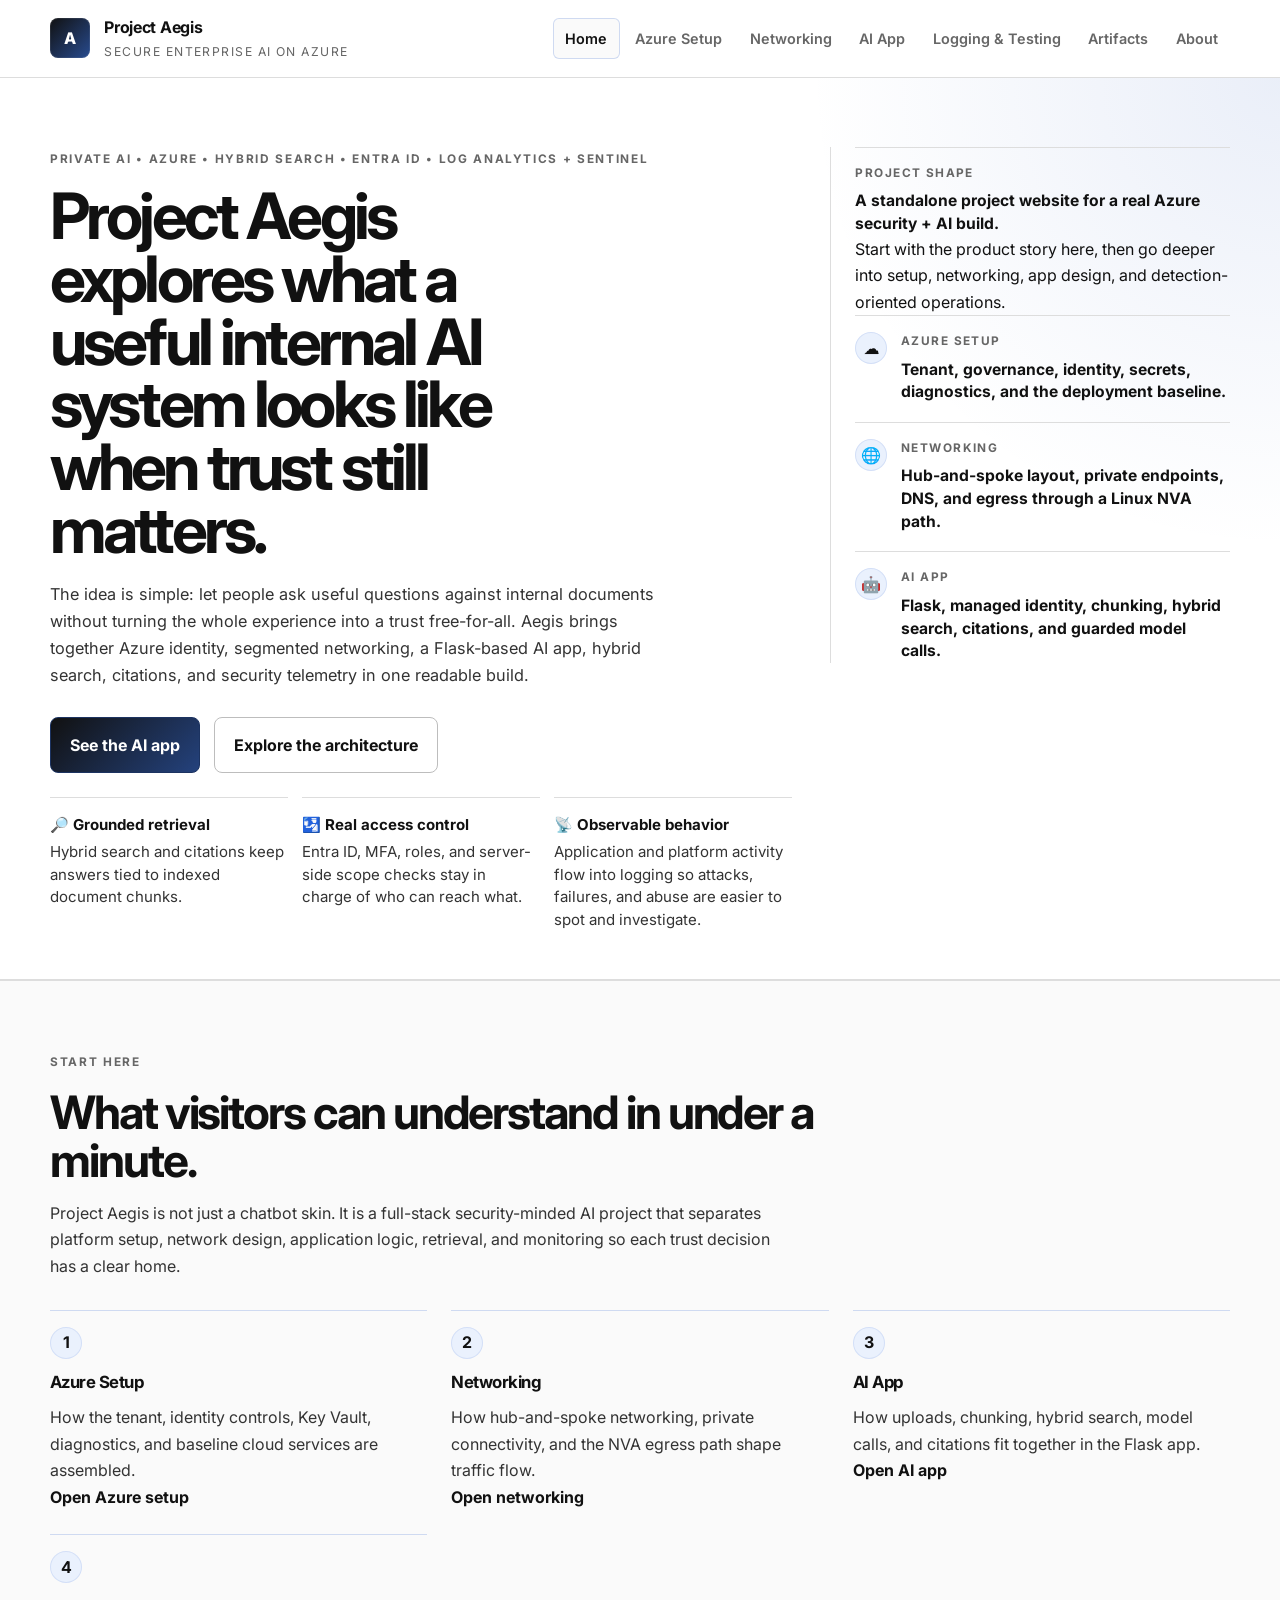
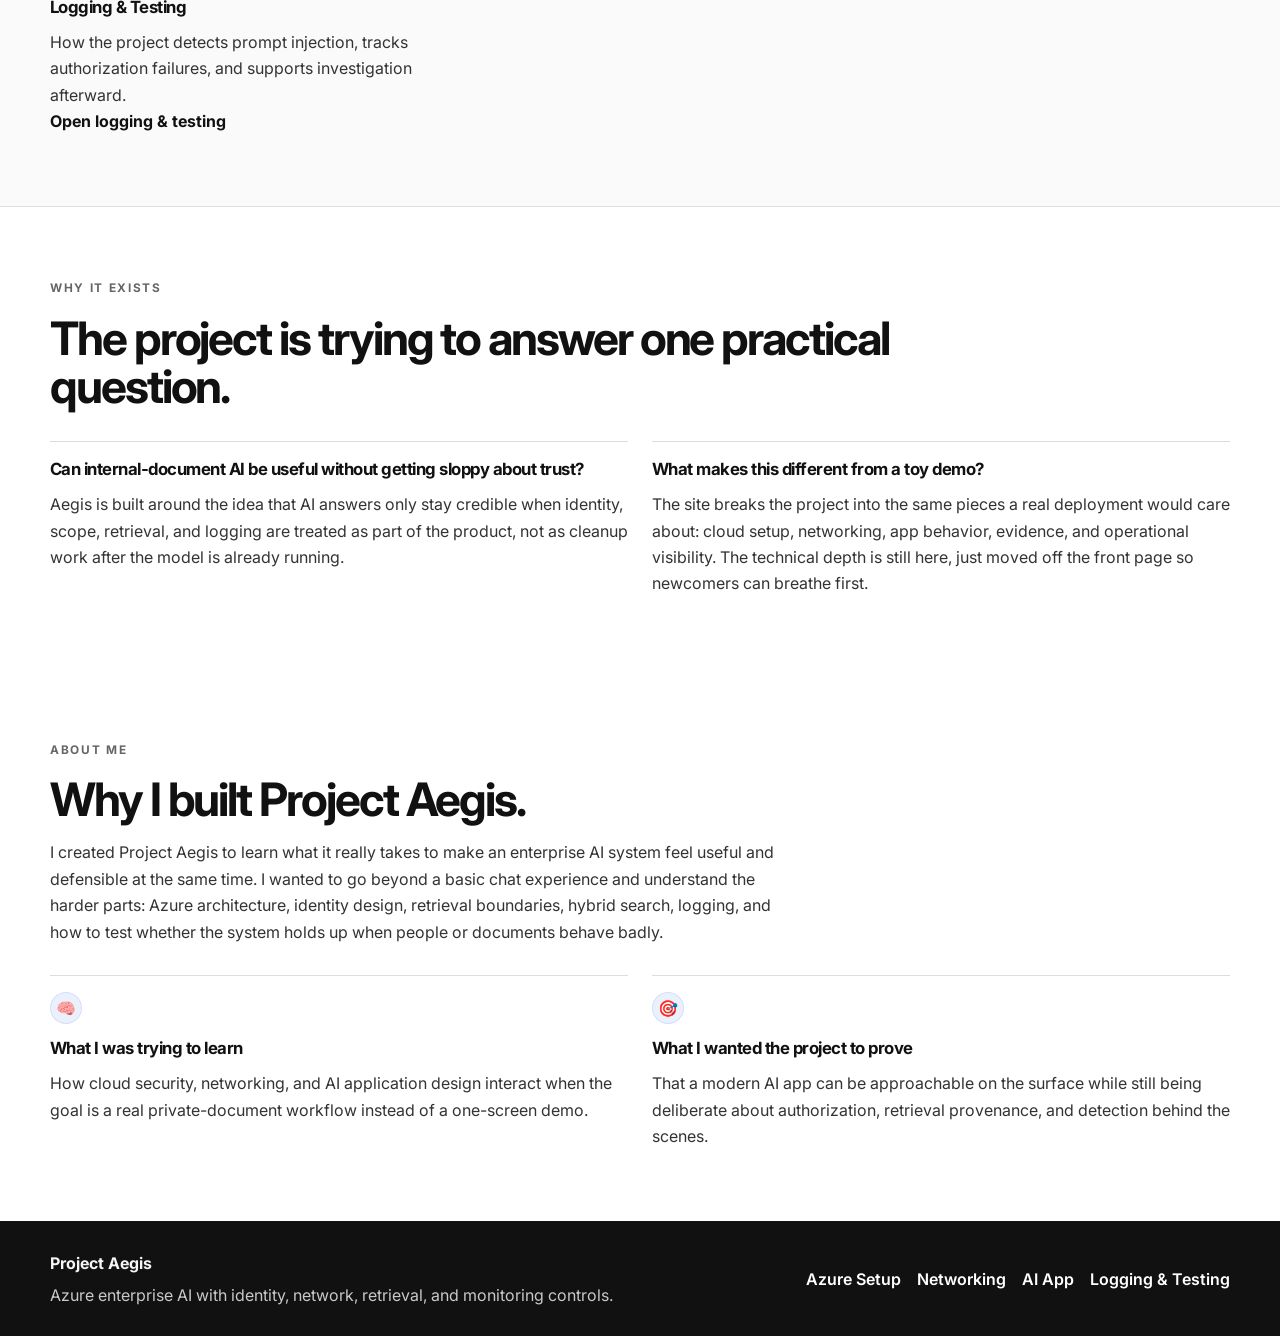
==== index.html @ 862d7fc0 "Refine Aegis site structure and project storytelling" ====
<!DOCTYPE html>
<html lang="en">
<head>
  <meta charset="UTF-8" />
  <meta name="viewport" content="width=device-width, initial-scale=1.0" />
  <title>Project Aegis | Secure Enterprise AI on Azure</title>
  <meta name="description" content="Project Aegis is a secure Azure AI project website showing the product, Azure setup, networking, hybrid search app, and logging/testing story behind the build." />
  <meta property="og:title" content="Project Aegis | Secure Enterprise AI on Azure" />
  <meta property="og:description" content="A clearer public-facing guide to Project Aegis, with product context up front and deeper implementation detail in dedicated sections." />
  <meta property="og:type" content="website" />
  <meta name="theme-color" content="#111111" />
  <link rel="preconnect" href="https://fonts.googleapis.com" />
  <link rel="preconnect" href="https://fonts.gstatic.com" crossorigin />
  <link href="https://fonts.googleapis.com/css2?family=Inter:wght@400;500;600;700;800&display=swap" rel="stylesheet" />
  <link rel="stylesheet" href="styles.css" />
</head>
<body>
  <div class="page-noise" aria-hidden="true"></div>
  <header class="site-header">
    <div class="container nav-shell">
      <a class="brand" href="index.html">
        <span class="brand-mark">A</span>
        <span>
          <strong>Project Aegis</strong>
          <small>Secure Enterprise AI on Azure</small>
        </span>
      </a>
      <nav class="site-nav" aria-label="Primary">
        <a class="is-active" href="index.html">Home</a>
        <a href="setup.html">Azure Setup</a>
        <a href="networking.html">Networking</a>
        <a href="app.html">AI App</a>
        <a href="logging.html">Logging &amp; Testing</a>
        <a href="artifacts.html">Artifacts</a>
        <a href="about.html">About</a>
      </nav>
    </div>
  </header>

  <main>
    <section class="hero hero-home">
      <div class="container hero-layout hero-layout-home">
        <div class="hero-copy-block">
          <p class="eyebrow">Private AI • Azure • Hybrid search • Entra ID • Log Analytics + Sentinel</p>
          <h1>Project Aegis explores what a useful internal AI system looks like when trust still matters.</h1>
          <p class="lead lead-compact">
            The idea is simple: let people ask useful questions against internal documents without turning the whole experience into a trust free-for-all.
            Aegis brings together Azure identity, segmented networking, a Flask-based AI app, hybrid search, citations, and security telemetry in one readable build.
          </p>

          <div class="hero-actions">
            <a class="button button-primary" href="app.html">See the AI app</a>
            <a class="button button-secondary" href="networking.html">Explore the architecture</a>
          </div>

          <ul class="hero-points hero-points-simple" aria-label="Project highlights">
            <li><span class="point-kicker">🔎 Grounded retrieval</span>Hybrid search and citations keep answers tied to indexed document chunks.</li>
            <li><span class="point-kicker">🛂 Real access control</span>Entra ID, MFA, roles, and server-side scope checks stay in charge of who can reach what.</li>
            <li><span class="point-kicker">📡 Observable behavior</span>Application and platform activity flow into logging so attacks, failures, and abuse are easier to spot and investigate.</li>
          </ul>
        </div>

        <aside class="hero-panel hero-panel-home">
          <div class="stat-card stat-card-accent hero-story-card">
            <span class="stat-label">Project shape</span>
            <strong>A standalone project website for a real Azure security + AI build.</strong>
            <p>Start with the product story here, then go deeper into setup, networking, app design, and detection-oriented operations.</p>
          </div>
          <div class="stat-grid compact-grid muted-grid">
            <div class="stat-card icon-card">
              <span class="icon-chip" aria-hidden="true">☁️</span>
              <div>
                <span class="stat-label">Azure setup</span>
                <strong>Tenant, governance, identity, secrets, diagnostics, and the deployment baseline.</strong>
              </div>
            </div>
            <div class="stat-card icon-card">
              <span class="icon-chip" aria-hidden="true">🌐</span>
              <div>
                <span class="stat-label">Networking</span>
                <strong>Hub-and-spoke layout, private endpoints, DNS, and egress through a Linux NVA path.</strong>
              </div>
            </div>
            <div class="stat-card icon-card">
              <span class="icon-chip" aria-hidden="true">🤖</span>
              <div>
                <span class="stat-label">AI app</span>
                <strong>Flask, managed identity, chunking, hybrid search, citations, and guarded model calls.</strong>
              </div>
            </div>
          </div>
        </aside>
      </div>
    </section>

    <section class="section section-subtle">
      <div class="container">
        <div class="section-heading narrow">
          <p class="eyebrow">Start here</p>
          <h2>What visitors can understand in under a minute.</h2>
          <p>
            Project Aegis is not just a chatbot skin. It is a full-stack security-minded AI project that separates platform setup, network design,
            application logic, retrieval, and monitoring so each trust decision has a clear home.
          </p>
        </div>

        <div class="quick-grid">
          <article class="feature-card icon-feature minimal-card">
            <span class="section-icon" aria-hidden="true">1</span>
            <h3>Azure Setup</h3>
            <p>How the tenant, identity controls, Key Vault, diagnostics, and baseline cloud services are assembled.</p>
            <a class="text-link" href="setup.html">Open Azure setup</a>
          </article>
          <article class="feature-card icon-feature minimal-card">
            <span class="section-icon" aria-hidden="true">2</span>
            <h3>Networking</h3>
            <p>How hub-and-spoke networking, private connectivity, and the NVA egress path shape traffic flow.</p>
            <a class="text-link" href="networking.html">Open networking</a>
          </article>
          <article class="feature-card icon-feature minimal-card">
            <span class="section-icon" aria-hidden="true">3</span>
            <h3>AI App</h3>
            <p>How uploads, chunking, hybrid search, model calls, and citations fit together in the Flask app.</p>
            <a class="text-link" href="app.html">Open AI app</a>
          </article>
          <article class="feature-card icon-feature minimal-card">
            <span class="section-icon" aria-hidden="true">4</span>
            <h3>Logging &amp; Testing</h3>
            <p>How the project detects prompt injection, tracks authorization failures, and supports investigation afterward.</p>
            <a class="text-link" href="logging.html">Open logging &amp; testing</a>
          </article>
        </div>
      </div>
    </section>

    <section class="section">
      <div class="container">
        <div class="section-heading narrow">
          <p class="eyebrow">Why it exists</p>
          <h2>The project is trying to answer one practical question.</h2>
        </div>

        <div class="feature-grid two simple-columns">
          <article class="feature-card">
            <h3>Can internal-document AI be useful without getting sloppy about trust?</h3>
            <p>
              Aegis is built around the idea that AI answers only stay credible when identity, scope, retrieval, and logging are treated as part of the product,
              not as cleanup work after the model is already running.
            </p>
          </article>
          <article class="feature-card">
            <h3>What makes this different from a toy demo?</h3>
            <p>
              The site breaks the project into the same pieces a real deployment would care about: cloud setup, networking, app behavior, evidence, and
              operational visibility. The technical depth is still here, just moved off the front page so newcomers can breathe first.
            </p>
          </article>
        </div>
      </div>
    </section>

    <section class="section">
      <div class="container">
        <div class="section-heading narrow">
          <p class="eyebrow">About me</p>
          <h2>Why I built Project Aegis.</h2>
          <p>
            I created Project Aegis to learn what it really takes to make an enterprise AI system feel useful and defensible at the same time.
            I wanted to go beyond a basic chat experience and understand the harder parts: Azure architecture, identity design, retrieval boundaries,
            hybrid search, logging, and how to test whether the system holds up when people or documents behave badly.
          </p>
        </div>

        <div class="feature-grid two simple-columns">
          <article class="feature-card icon-feature">
            <span class="section-icon" aria-hidden="true">🧠</span>
            <h3>What I was trying to learn</h3>
            <p>How cloud security, networking, and AI application design interact when the goal is a real private-document workflow instead of a one-screen demo.</p>
          </article>
          <article class="feature-card icon-feature">
            <span class="section-icon" aria-hidden="true">🎯</span>
            <h3>What I wanted the project to prove</h3>
            <p>That a modern AI app can be approachable on the surface while still being deliberate about authorization, retrieval provenance, and detection behind the scenes.</p>
          </article>
        </div>
      </div>
    </section>
  </main>

  <footer class="site-footer">
    <div class="container footer-layout">
      <div>
        <strong>Project Aegis</strong>
        <p>Azure enterprise AI with identity, network, retrieval, and monitoring controls.</p>
      </div>
      <div class="footer-links">
        <a href="setup.html">Azure Setup</a>
        <a href="networking.html">Networking</a>
        <a href="app.html">AI App</a>
        <a href="logging.html">Logging &amp; Testing</a>
      </div>
    </div>
  </footer>

  <script src="script.js"></script>
</body>
</html>
---- styles.css ----
:root {
  --bg: #ffffff;
  --bg-alt: #f5f5f5;
  --bg-subtle: #fafafa;
  --surface: #ffffff;
  --surface-alt: #f7f7f7;
  --border: #dddddd;
  --border-strong: #bdbdbd;
  --text: #111111;
  --text-soft: #333333;
  --text-muted: #666666;
  --text-inverse: #f5f5f5;
  --ink: #000000;
  --accent: #1f1f1f;
  --accent-soft: #efefef;
  --critical: #7a1f1f;
  --high: #8a4f11;
  --medium: #5c5c5c;
  --shadow-soft: 0 10px 24px rgba(0, 0, 0, 0.05);
  --radius-lg: 14px;
  --radius-md: 10px;
  --radius-sm: 6px;
  --max-width: 1180px;
  --accent-tint: #eaf1fd;
  --accent-line: #5278c9;
  --accent-glow: rgba(82, 120, 201, 0.12);
}

* { box-sizing: border-box; }
html { scroll-behavior: smooth; }
body {
  margin: 0;
  font-family: "Inter", ui-sans-serif, system-ui, -apple-system, BlinkMacSystemFont, "Segoe UI", sans-serif;
  color: var(--text);
  background: var(--bg);
  line-height: 1.65;
  -webkit-font-smoothing: antialiased;
  text-rendering: optimizeLegibility;
}

a { color: inherit; text-decoration: none; }
a:hover { text-decoration: none; }
img { display: block; max-width: 100%; }
.container { width: min(var(--max-width), calc(100% - 2rem)); margin: 0 auto; }
.page-noise { display: none; }

.site-header {
  position: sticky;
  top: 0;
  z-index: 100;
  padding: 0.9rem 0;
  background: rgba(255, 255, 255, 0.94);
  backdrop-filter: blur(12px);
  border-bottom: 1px solid var(--border);
}
body.scrolled .site-header { background: rgba(255, 255, 255, 0.98); }

.nav-shell {
  display: flex;
  align-items: center;
  justify-content: space-between;
  gap: 1.5rem;
}

.brand {
  display: inline-flex;
  align-items: center;
  gap: 0.9rem;
  min-width: 0;
}
.brand strong, .brand small { display: block; }
.brand strong { font-size: 1rem; letter-spacing: -0.02em; }
.brand small {
  color: var(--text-muted);
  font-size: 0.76rem;
  margin-top: 0.1rem;
  text-transform: uppercase;
  letter-spacing: 0.12em;
}
.brand-mark {
  width: 2.5rem;
  height: 2.5rem;
  display: inline-flex;
  align-items: center;
  justify-content: center;
  border-radius: 8px;
  background: linear-gradient(135deg, #111111 0%, #284b8f 100%);
  color: white;
  font-weight: 800;
  letter-spacing: -0.05em;
  box-shadow: inset 0 0 0 1px rgba(255, 255, 255, 0.08);
}

.site-nav {
  display: flex;
  align-items: center;
  gap: 0.2rem;
  flex-wrap: wrap;
  justify-content: flex-end;
}
.site-nav a {
  color: var(--text-muted);
  font-size: 0.9rem;
  font-weight: 600;
  padding: 0.5rem 0.7rem;
  border-radius: 6px;
  border: 1px solid transparent;
  transition: color 0.2s ease, background 0.2s ease, border-color 0.2s ease;
}
.site-nav a:hover,
.site-nav a.is-active {
  color: var(--text);
  background: var(--bg-subtle);
  border-color: rgba(95, 134, 216, 0.28);
}

.section { padding: 4.5rem 0; }
.hero, .page-hero { color: var(--text); }
.hero {
  padding: 4.3rem 0 3rem;
  border-bottom: 1px solid var(--border);
}
.page-hero { padding: 3.6rem 0 1.5rem; }
.hero-home { background: radial-gradient(circle at top right, var(--accent-glow), transparent 30%); }

.hero-layout {
  display: grid;
  grid-template-columns: minmax(0, 1.3fr) minmax(290px, 0.7fr);
  gap: 2.4rem;
  align-items: start;
}
.hero-copy-block { padding-top: 0.2rem; }

.eyebrow {
  margin: 0 0 1rem;
  text-transform: uppercase;
  letter-spacing: 0.14em;
  font-size: 0.74rem;
  font-weight: 700;
  color: var(--text-muted);
}

h1, .page-title {
  margin: 0;
  font-size: clamp(2.8rem, 5vw, 4.8rem);
  line-height: 0.98;
  letter-spacing: -0.06em;
  max-width: 12ch;
}
.page-title { max-width: 14ch; }

h2 {
  margin: 0;
  font-size: clamp(2rem, 3.6vw, 3rem);
  line-height: 1.04;
  letter-spacing: -0.045em;
}

h3 {
  margin-top: 0;
  margin-bottom: 0.65rem;
  font-size: 1.05rem;
  line-height: 1.35;
  letter-spacing: -0.03em;
}

p { margin: 0; }
.lead, .page-intro {
  margin-top: 1.2rem;
  max-width: 68ch;
  font-size: 1.02rem;
  color: var(--text-soft);
}
.lead-compact { max-width: 62ch; }

.hero-actions {
  display: flex;
  gap: 0.85rem;
  flex-wrap: wrap;
  margin: 1.8rem 0 1.5rem;
}
.button {
  display: inline-flex;
  align-items: center;
  justify-content: center;
  min-height: 3.1rem;
  padding: 0.85rem 1.2rem;
  border-radius: 8px;
  font-weight: 700;
  border: 1px solid transparent;
  transition: transform 0.18s ease, background 0.18s ease, border-color 0.18s ease;
}
.button:hover { transform: translateY(-1px); }
.button-primary {
  color: #ffffff;
  background: linear-gradient(135deg, #111111 0%, #24427d 100%);
  border-color: #1c3361;
}
.button-secondary {
  color: var(--text);
  background: #ffffff;
  border-color: var(--border-strong);
}

.hero-points, .summary-list {
  list-style: none;
  padding: 0;
  margin: 1.4rem 0 0;
}
.hero-points {
  display: grid;
  grid-template-columns: repeat(3, minmax(0, 1fr));
  gap: 0.9rem;
}
.hero-points li,
.summary-list li,
.feature-card,
.panel,
.artifact-card,
.timeline-item,
.proof-card,
.risk-card,
.stat-card {
  border-top: 1px solid var(--border);
  padding-top: 1rem;
}

.feature-card, .panel, .artifact-card, .timeline-item, .stat-card {
  background: transparent;
}
.hero-points li {
  color: var(--text-soft);
  font-size: 0.94rem;
  line-height: 1.5;
}
.point-kicker {
  display: block;
  margin-bottom: 0.3rem;
  color: var(--text);
  font-weight: 700;
}

.hero-panel {
  border-left: 1px solid var(--border);
  padding-left: 1.5rem;
}
.stat-grid, .stacked-panels, .timeline { display: grid; gap: 1rem; }
.compact-grid { gap: 0.8rem; }
.stat-card strong, .proof-card strong {
  color: var(--text);
  font-size: 0.98rem;
  line-height: 1.45;
  display: block;
}
.stat-label, .artifact-type, .risk-level, .step {
  display: block;
  margin-bottom: 0.45rem;
  color: var(--text-muted);
  font-size: 0.74rem;
  text-transform: uppercase;
  letter-spacing: 0.12em;
  font-weight: 700;
}

.section-heading { margin-bottom: 1.9rem; }
.section-heading h2 + p {
  margin-top: 0.95rem;
  color: var(--text-soft);
  max-width: 74ch;
  font-size: 1rem;
}
.section-heading.narrow { max-width: 860px; }
.section-subtle, .section-alt {
  background: var(--bg-subtle);
  border-top: 1px solid var(--border);
  border-bottom: 1px solid var(--border);
}

.feature-grid, .artifact-grid, .flow-grid, .risk-grid, .proof-grid, .quick-grid, .architecture-layout {
  display: grid;
  gap: 1.5rem;
}
.feature-grid.two, .risk-grid, .simple-columns { grid-template-columns: repeat(2, minmax(0, 1fr)); }
.feature-grid.three, .flow-grid, .quick-grid { grid-template-columns: repeat(3, minmax(0, 1fr)); }
.flow-grid-four { grid-template-columns: repeat(4, minmax(0, 1fr)); }
.artifact-grid { grid-template-columns: repeat(3, minmax(0, 1fr)); }
.architecture-layout { grid-template-columns: minmax(0, 1.15fr) minmax(300px, 0.85fr); }
.artifact-card.featured { grid-column: span 2; }

.feature-card p,
.panel p,
.panel li,
.artifact-card p,
.timeline-item p,
.proof-card p,
.risk-card p,
.risk-card small,
.clean-list,
.callout-inline {
  color: var(--text-soft);
}

.icon-card {
  display: grid;
  grid-template-columns: auto 1fr;
  gap: 0.85rem;
  align-items: start;
}
.icon-chip, .section-icon, .motif {
  display: inline-flex;
  align-items: center;
  justify-content: center;
  width: 2rem;
  height: 2rem;
  border-radius: 999px;
  background: var(--accent-tint);
  box-shadow: inset 0 0 0 1px rgba(95, 134, 216, 0.16);
}
.section-icon { margin-bottom: 0.8rem; font-weight: 700; }
.minimal-card { border-top-color: rgba(95, 134, 216, 0.28); }

.clean-list { margin: 0; padding-left: 1.15rem; }
.clean-list li + li { margin-top: 0.5rem; }
.spaced-top { margin-top: 1.5rem; }
.panel-visual { border-top: 0; padding-top: 0; }
.panel-head {
  display: flex;
  align-items: center;
  justify-content: space-between;
  gap: 1rem;
  padding-bottom: 1rem;
}
.panel-head a, .text-link, .artifact-link { font-weight: 700; color: var(--text); }
.architecture-image {
  border-radius: 12px;
  border: 1px solid var(--border);
  background: #fff;
}

.summary-list { display: grid; gap: 0.8rem; }
.summary-list-rich li {
  display: grid;
  grid-template-columns: auto 1fr;
  gap: 0.75rem;
  border-top-color: rgba(95, 134, 216, 0.24);
}
.summary-symbol {
  color: var(--accent-line);
  font-weight: 800;
  font-size: 1.1rem;
  line-height: 1.4;
}

.timeline-item {
  display: grid;
  grid-template-columns: auto 1fr;
  gap: 1rem;
  align-items: start;
}
.timeline-step {
  width: 2.5rem;
  height: 2.5rem;
  border-radius: 999px;
  display: inline-flex;
  align-items: center;
  justify-content: center;
  background: #111111;
  color: white;
  font-weight: 800;
  font-size: 0.85rem;
}
.detailed-timeline { gap: 1.2rem; }
.image-placeholder {
  margin-top: 0.85rem;
  padding: 0.85rem 1rem;
  border: 1px dashed rgba(95, 134, 216, 0.45);
  color: var(--text-muted);
  background: rgba(95, 134, 216, 0.04);
}
.inline-code-card { margin-top: 0.85rem; }
.callout-inline {
  margin-top: 0.85rem;
  padding-top: 0.85rem;
  border-top: 1px solid var(--border);
}

.code-card pre + pre { margin-top: 0.85rem; }
pre {
  overflow-x: auto;
  padding: 1rem;
  border-radius: 10px;
  background: #111111;
  color: #f5f5f5;
  border: 1px solid #111111;
}
code {
  font-family: ui-monospace, SFMono-Regular, Menlo, Monaco, Consolas, monospace;
  font-size: 0.88rem;
}

.artifact-card {
  display: flex;
  flex-direction: column;
  min-height: 100%;
}
.artifact-card h3 { margin-bottom: 0.55rem; }
.artifact-card p { margin-bottom: 0.85rem; }

.reveal {
  opacity: 0;
  transform: translateY(14px);
  transition: opacity 0.5s ease var(--reveal-delay, 0ms), transform 0.5s ease var(--reveal-delay, 0ms);
}
.reveal.is-visible {
  opacity: 1;
  transform: translateY(0);
}

.site-footer {
  background: #111111;
  color: var(--text-inverse);
  border-top: 1px solid #111111;
  padding: 1.75rem 0;
}
.footer-layout {
  display: flex;
  align-items: center;
  justify-content: space-between;
  gap: 1rem;
  flex-wrap: wrap;
}
.footer-layout p { color: #c9c9c9; margin-top: 0.3rem; }
.footer-links { display: flex; gap: 1rem; flex-wrap: wrap; }
.footer-links a { color: white; font-weight: 600; }

@media (max-width: 1100px) {
  .artifact-grid,
  .quick-grid,
  .feature-grid.three,
  .flow-grid,
  .flow-grid-four,
  .hero-points {
    grid-template-columns: repeat(2, minmax(0, 1fr));
  }
}

@media (max-width: 900px) {
  .hero-layout,
  .architecture-layout,
  .feature-grid.two,
  .risk-grid,
  .artifact-grid,
  .feature-grid.three,
  .flow-grid,
  .flow-grid-four,
  .quick-grid,
  .simple-columns {
    grid-template-columns: 1fr;
  }

  .nav-shell { display: block; }
  .site-nav { margin-top: 1rem; justify-content: flex-start; }
  .hero-panel {
    border-left: 0;
    border-top: 1px solid var(--border);
    padding-left: 0;
    padding-top: 1.25rem;
  }
  .artifact-card.featured { grid-column: span 1; }
  .panel-head, .footer-layout { display: block; }
  .panel-head a, .footer-links { margin-top: 0.75rem; }
}

@media (max-width: 640px) {
  .container { width: min(var(--max-width), calc(100% - 1.2rem)); }
  .section { padding: 3.5rem 0; }
  .site-header { padding: 0.8rem 0; }
  .hero, .page-hero { padding-top: 3rem; }
  h1, .page-title { font-size: 2.55rem; max-width: none; }
  h2 { font-size: 2rem; }
  .hero-points, .hero-actions, .timeline-item, .summary-list-rich li, .icon-card { grid-template-columns: 1fr; }
  .button { width: 100%; }
  .timeline-item { gap: 0.85rem; }
  .site-nav a {
    padding-left: 0;
    padding-right: 0;
    background: transparent;
    border-color: transparent;
  }
}
.muted-grid {
  gap: 1.1rem;
}

.live-demo-card {
  margin-top: 1rem;
  padding: 1rem 1.1rem;
  border-top: 1px solid rgba(82, 120, 201, 0.32);
  background: linear-gradient(180deg, rgba(82, 120, 201, 0.04), rgba(82, 120, 201, 0.01));
}

.link-row {
  display: flex;
  flex-wrap: wrap;
  gap: 0.7rem;
  align-items: center;
  margin-top: 0.9rem;
}

.link-row .text-link {
  color: var(--accent-line);
}

.note {
  margin-top: 0.6rem;
  color: var(--text-muted);
  font-size: 0.93rem;
}
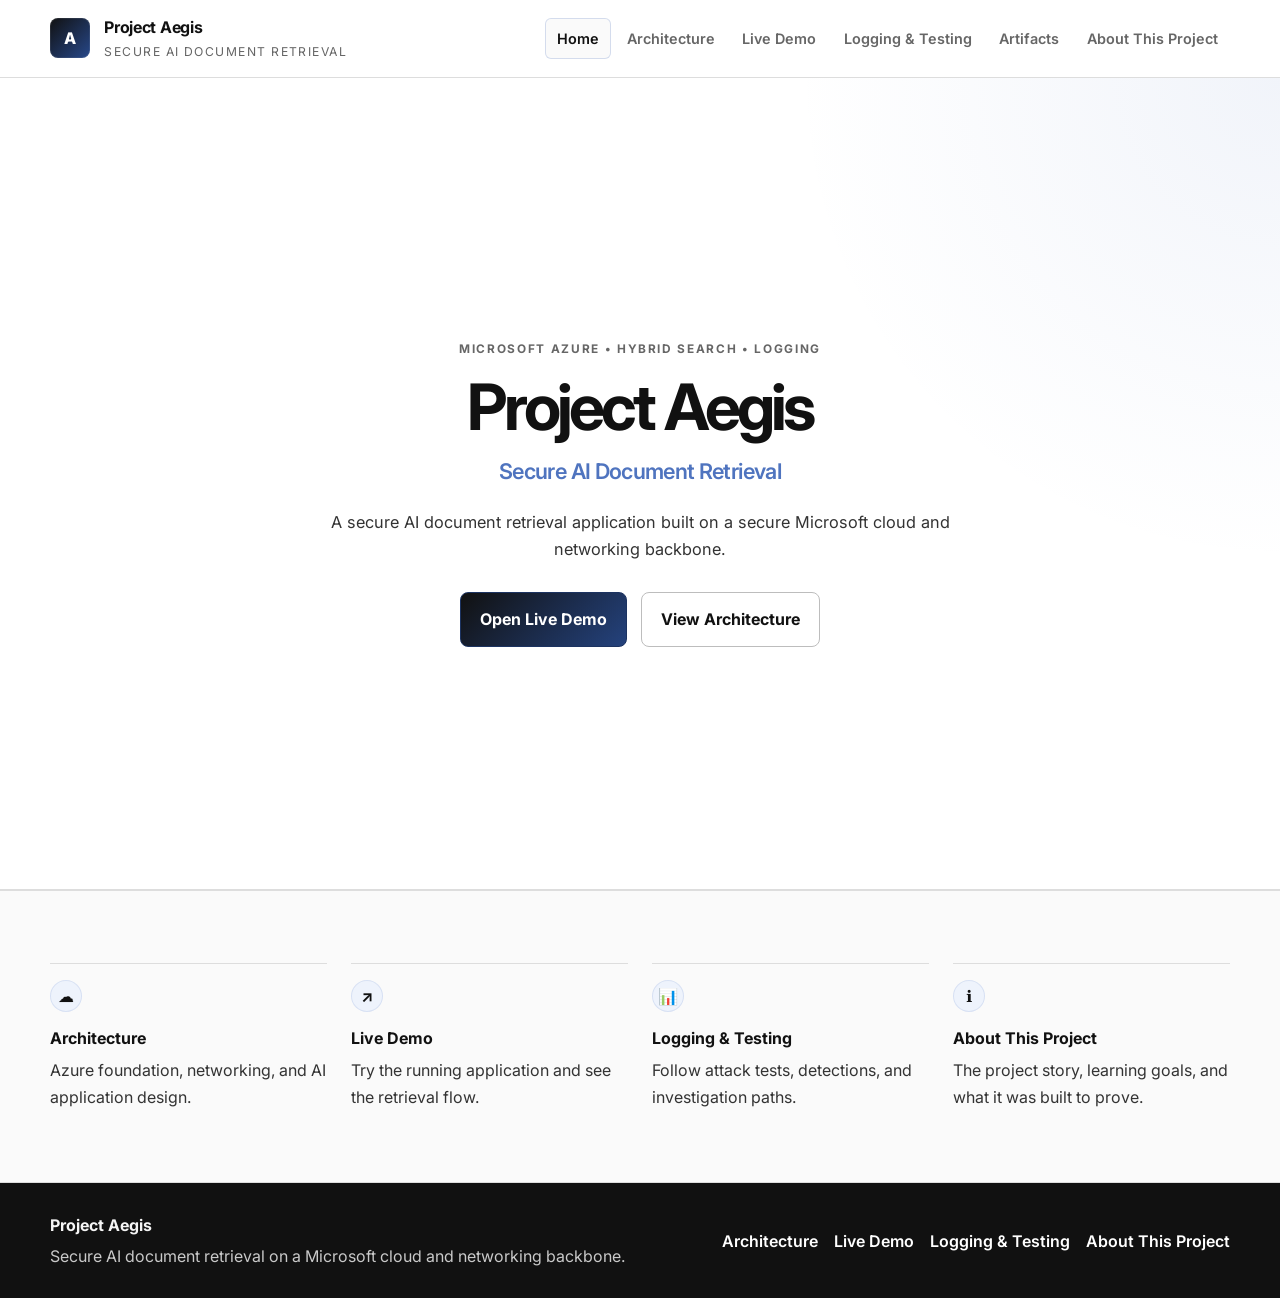
==== commit bf72e083: "Refine Project Aegis site structure and content" ====
--- a/index.html
+++ b/index.html
@@ -3,10 +3,10 @@
 <head>
   <meta charset="UTF-8" />
   <meta name="viewport" content="width=device-width, initial-scale=1.0" />
-  <title>Project Aegis | Secure Enterprise AI on Azure</title>
-  <meta name="description" content="Project Aegis is a secure Azure AI project website showing the product, Azure setup, networking, hybrid search app, and logging/testing story behind the build." />
-  <meta property="og:title" content="Project Aegis | Secure Enterprise AI on Azure" />
-  <meta property="og:description" content="A clearer public-facing guide to Project Aegis, with product context up front and deeper implementation detail in dedicated sections." />
+  <title>Project Aegis | Secure AI Document Retrieval</title>
+  <meta name="description" content="Project Aegis is a secure AI document retrieval application built on a secure Microsoft cloud and networking backbone." />
+  <meta property="og:title" content="Project Aegis | Secure AI Document Retrieval" />
+  <meta property="og:description" content="A restrained project site for a secure Microsoft-cloud document retrieval application with deeper architecture, logging, and implementation detail." />
   <meta property="og:type" content="website" />
   <meta name="theme-color" content="#111111" />
   <link rel="preconnect" href="https://fonts.googleapis.com" />
@@ -22,166 +22,57 @@
         <span class="brand-mark">A</span>
         <span>
           <strong>Project Aegis</strong>
-          <small>Secure Enterprise AI on Azure</small>
+          <small>Secure AI Document Retrieval</small>
         </span>
       </a>
       <nav class="site-nav" aria-label="Primary">
         <a class="is-active" href="index.html">Home</a>
-        <a href="setup.html">Azure Setup</a>
-        <a href="networking.html">Networking</a>
-        <a href="app.html">AI App</a>
+        <a href="architecture.html">Architecture</a>
+        <a href="app.html">Live Demo</a>
         <a href="logging.html">Logging &amp; Testing</a>
         <a href="artifacts.html">Artifacts</a>
-        <a href="about.html">About</a>
+        <a href="about.html">About This Project</a>
       </nav>
     </div>
   </header>
 
   <main>
-    <section class="hero hero-home">
-      <div class="container hero-layout hero-layout-home">
-        <div class="hero-copy-block">
-          <p class="eyebrow">Private AI • Azure • Hybrid search • Entra ID • Log Analytics + Sentinel</p>
-          <h1>Project Aegis explores what a useful internal AI system looks like when trust still matters.</h1>
-          <p class="lead lead-compact">
-            The idea is simple: let people ask useful questions against internal documents without turning the whole experience into a trust free-for-all.
-            Aegis brings together Azure identity, segmented networking, a Flask-based AI app, hybrid search, citations, and security telemetry in one readable build.
-          </p>
-
-          <div class="hero-actions">
-            <a class="button button-primary" href="app.html">See the AI app</a>
-            <a class="button button-secondary" href="networking.html">Explore the architecture</a>
-          </div>
-
-          <ul class="hero-points hero-points-simple" aria-label="Project highlights">
-            <li><span class="point-kicker">🔎 Grounded retrieval</span>Hybrid search and citations keep answers tied to indexed document chunks.</li>
-            <li><span class="point-kicker">🛂 Real access control</span>Entra ID, MFA, roles, and server-side scope checks stay in charge of who can reach what.</li>
-            <li><span class="point-kicker">📡 Observable behavior</span>Application and platform activity flow into logging so attacks, failures, and abuse are easier to spot and investigate.</li>
-          </ul>
+    <section class="hero hero-home hero-home-minimal">
+      <div class="container hero-center">
+        <p class="eyebrow">Microsoft Azure • Hybrid search • Logging</p>
+        <h1>Project Aegis</h1>
+        <p class="hero-subtitle">Secure AI Document Retrieval</p>
+        <p class="lead hero-lead-minimal">A secure AI document retrieval application built on a secure Microsoft cloud and networking backbone.</p>
+        <div class="hero-actions hero-actions-centered">
+          <a class="button button-primary" href="https://app-aegis-aiplatform-hfcscvfke4hwd0gk.eastus-01.azurewebsites.net/" target="_blank" rel="noopener">Open Live Demo</a>
+          <a class="button button-secondary" href="architecture.html">View Architecture</a>
         </div>
-
-        <aside class="hero-panel hero-panel-home">
-          <div class="stat-card stat-card-accent hero-story-card">
-            <span class="stat-label">Project shape</span>
-            <strong>A standalone project website for a real Azure security + AI build.</strong>
-            <p>Start with the product story here, then go deeper into setup, networking, app design, and detection-oriented operations.</p>
-          </div>
-          <div class="stat-grid compact-grid muted-grid">
-            <div class="stat-card icon-card">
-              <span class="icon-chip" aria-hidden="true">☁️</span>
-              <div>
-                <span class="stat-label">Azure setup</span>
-                <strong>Tenant, governance, identity, secrets, diagnostics, and the deployment baseline.</strong>
-              </div>
-            </div>
-            <div class="stat-card icon-card">
-              <span class="icon-chip" aria-hidden="true">🌐</span>
-              <div>
-                <span class="stat-label">Networking</span>
-                <strong>Hub-and-spoke layout, private endpoints, DNS, and egress through a Linux NVA path.</strong>
-              </div>
-            </div>
-            <div class="stat-card icon-card">
-              <span class="icon-chip" aria-hidden="true">🤖</span>
-              <div>
-                <span class="stat-label">AI app</span>
-                <strong>Flask, managed identity, chunking, hybrid search, citations, and guarded model calls.</strong>
-              </div>
-            </div>
-          </div>
-        </aside>
       </div>
     </section>
 
     <section class="section section-subtle">
       <div class="container">
-        <div class="section-heading narrow">
-          <p class="eyebrow">Start here</p>
-          <h2>What visitors can understand in under a minute.</h2>
-          <p>
-            Project Aegis is not just a chatbot skin. It is a full-stack security-minded AI project that separates platform setup, network design,
-            application logic, retrieval, and monitoring so each trust decision has a clear home.
-          </p>
-        </div>
-
-        <div class="quick-grid">
-          <article class="feature-card icon-feature minimal-card">
-            <span class="section-icon" aria-hidden="true">1</span>
-            <h3>Azure Setup</h3>
-            <p>How the tenant, identity controls, Key Vault, diagnostics, and baseline cloud services are assembled.</p>
-            <a class="text-link" href="setup.html">Open Azure setup</a>
-          </article>
-          <article class="feature-card icon-feature minimal-card">
-            <span class="section-icon" aria-hidden="true">2</span>
-            <h3>Networking</h3>
-            <p>How hub-and-spoke networking, private connectivity, and the NVA egress path shape traffic flow.</p>
-            <a class="text-link" href="networking.html">Open networking</a>
-          </article>
-          <article class="feature-card icon-feature minimal-card">
-            <span class="section-icon" aria-hidden="true">3</span>
-            <h3>AI App</h3>
-            <p>How uploads, chunking, hybrid search, model calls, and citations fit together in the Flask app.</p>
-            <a class="text-link" href="app.html">Open AI app</a>
-          </article>
-          <article class="feature-card icon-feature minimal-card">
-            <span class="section-icon" aria-hidden="true">4</span>
-            <h3>Logging &amp; Testing</h3>
-            <p>How the project detects prompt injection, tracks authorization failures, and supports investigation afterward.</p>
-            <a class="text-link" href="logging.html">Open logging &amp; testing</a>
-          </article>
-        </div>
-      </div>
-    </section>
-
-    <section class="section">
-      <div class="container">
-        <div class="section-heading narrow">
-          <p class="eyebrow">Why it exists</p>
-          <h2>The project is trying to answer one practical question.</h2>
-        </div>
-
-        <div class="feature-grid two simple-columns">
-          <article class="feature-card">
-            <h3>Can internal-document AI be useful without getting sloppy about trust?</h3>
-            <p>
-              Aegis is built around the idea that AI answers only stay credible when identity, scope, retrieval, and logging are treated as part of the product,
-              not as cleanup work after the model is already running.
-            </p>
-          </article>
-          <article class="feature-card">
-            <h3>What makes this different from a toy demo?</h3>
-            <p>
-              The site breaks the project into the same pieces a real deployment would care about: cloud setup, networking, app behavior, evidence, and
-              operational visibility. The technical depth is still here, just moved off the front page so newcomers can breathe first.
-            </p>
-          </article>
-        </div>
-      </div>
-    </section>
-
-    <section class="section">
-      <div class="container">
-        <div class="section-heading narrow">
-          <p class="eyebrow">About me</p>
-          <h2>Why I built Project Aegis.</h2>
-          <p>
-            I created Project Aegis to learn what it really takes to make an enterprise AI system feel useful and defensible at the same time.
-            I wanted to go beyond a basic chat experience and understand the harder parts: Azure architecture, identity design, retrieval boundaries,
-            hybrid search, logging, and how to test whether the system holds up when people or documents behave badly.
-          </p>
-        </div>
-
-        <div class="feature-grid two simple-columns">
-          <article class="feature-card icon-feature">
-            <span class="section-icon" aria-hidden="true">🧠</span>
-            <h3>What I was trying to learn</h3>
-            <p>How cloud security, networking, and AI application design interact when the goal is a real private-document workflow instead of a one-screen demo.</p>
-          </article>
-          <article class="feature-card icon-feature">
-            <span class="section-icon" aria-hidden="true">🎯</span>
-            <h3>What I wanted the project to prove</h3>
-            <p>That a modern AI app can be approachable on the surface while still being deliberate about authorization, retrieval provenance, and detection behind the scenes.</p>
-          </article>
+        <div class="quick-nav-grid">
+          <a class="nav-tile" href="architecture.html">
+            <span class="tile-icon" aria-hidden="true">☁️</span>
+            <strong>Architecture</strong>
+            <span>Azure foundation, networking, and AI application design.</span>
+          </a>
+          <a class="nav-tile" href="app.html">
+            <span class="tile-icon" aria-hidden="true">↗</span>
+            <strong>Live Demo</strong>
+            <span>Try the running application and see the retrieval flow.</span>
+          </a>
+          <a class="nav-tile" href="logging.html">
+            <span class="tile-icon" aria-hidden="true">📊</span>
+            <strong>Logging &amp; Testing</strong>
+            <span>Follow attack tests, detections, and investigation paths.</span>
+          </a>
+          <a class="nav-tile" href="about.html">
+            <span class="tile-icon" aria-hidden="true">ℹ️</span>
+            <strong>About This Project</strong>
+            <span>The project story, learning goals, and what it was built to prove.</span>
+          </a>
         </div>
       </div>
     </section>
@@ -191,13 +82,13 @@
     <div class="container footer-layout">
       <div>
         <strong>Project Aegis</strong>
-        <p>Azure enterprise AI with identity, network, retrieval, and monitoring controls.</p>
+        <p>Secure AI document retrieval on a Microsoft cloud and networking backbone.</p>
       </div>
       <div class="footer-links">
-        <a href="setup.html">Azure Setup</a>
-        <a href="networking.html">Networking</a>
-        <a href="app.html">AI App</a>
+        <a href="architecture.html">Architecture</a>
+        <a href="app.html">Live Demo</a>
         <a href="logging.html">Logging &amp; Testing</a>
+        <a href="about.html">About This Project</a>
       </div>
     </div>
   </footer>
--- a/styles.css
+++ b/styles.css
@@ -21,9 +21,9 @@
   --radius-md: 10px;
   --radius-sm: 6px;
   --max-width: 1180px;
-  --accent-tint: #eaf1fd;
-  --accent-line: #5278c9;
-  --accent-glow: rgba(82, 120, 201, 0.12);
+  --accent-tint: #eef3fc;
+  --accent-line: #4f74bf;
+  --accent-glow: rgba(79, 116, 191, 0.08);
 }
 
 * { box-sizing: border-box; }
@@ -84,7 +84,7 @@
   align-items: center;
   justify-content: center;
   border-radius: 8px;
-  background: linear-gradient(135deg, #111111 0%, #284b8f 100%);
+  background: linear-gradient(135deg, #111111 0%, #27488a 100%);
   color: white;
   font-weight: 800;
   letter-spacing: -0.05em;
@@ -111,7 +111,7 @@
 .site-nav a.is-active {
   color: var(--text);
   background: var(--bg-subtle);
-  border-color: rgba(95, 134, 216, 0.28);
+  border-color: rgba(79, 116, 191, 0.22);
 }
 
 .section { padding: 4.5rem 0; }
@@ -121,7 +121,18 @@
   border-bottom: 1px solid var(--border);
 }
 .page-hero { padding: 3.6rem 0 1.5rem; }
-.hero-home { background: radial-gradient(circle at top right, var(--accent-glow), transparent 30%); }
+.hero-home { background: radial-gradient(circle at top right, var(--accent-glow), transparent 32%); }
+.hero-home-minimal { min-height: calc(100vh - 88px); display: flex; align-items: center; }
+.hero-center { text-align: center; max-width: 760px; }
+.hero-subtitle {
+  margin-top: 1rem;
+  font-size: clamp(1.1rem, 2vw, 1.35rem);
+  font-weight: 600;
+  color: var(--accent-line);
+  letter-spacing: -0.03em;
+}
+.hero-lead-minimal { margin-left: auto; margin-right: auto; }
+.hero-actions-centered { justify-content: center; }
 
 .hero-layout {
   display: grid;
@@ -148,6 +159,7 @@
   max-width: 12ch;
 }
 .page-title { max-width: 14ch; }
+.hero-center h1, .hero-center .page-title { max-width: none; }
 
 h2 {
   margin: 0;
@@ -177,7 +189,7 @@
   display: flex;
   gap: 0.85rem;
   flex-wrap: wrap;
-  margin: 1.8rem 0 1.5rem;
+  margin: 1.8rem 0 0;
 }
 .button {
   display: inline-flex;
@@ -220,7 +232,8 @@
 .timeline-item,
 .proof-card,
 .risk-card,
-.stat-card {
+.stat-card,
+.nav-tile {
   border-top: 1px solid var(--border);
   padding-top: 1rem;
 }
@@ -244,7 +257,7 @@
   border-left: 1px solid var(--border);
   padding-left: 1.5rem;
 }
-.stat-grid, .stacked-panels, .timeline { display: grid; gap: 1rem; }
+.stat-grid, .stacked-panels, .timeline, .quick-nav-grid { display: grid; gap: 1rem; }
 .compact-grid { gap: 0.8rem; }
 .stat-card strong, .proof-card strong {
   color: var(--text);
@@ -276,16 +289,17 @@
   border-bottom: 1px solid var(--border);
 }
 
-.feature-grid, .artifact-grid, .flow-grid, .risk-grid, .proof-grid, .quick-grid, .architecture-layout {
+.feature-grid, .artifact-grid, .flow-grid, .risk-grid, .proof-grid, .quick-grid, .architecture-layout, .quick-nav-grid {
   display: grid;
   gap: 1.5rem;
 }
 .feature-grid.two, .risk-grid, .simple-columns { grid-template-columns: repeat(2, minmax(0, 1fr)); }
-.feature-grid.three, .flow-grid, .quick-grid { grid-template-columns: repeat(3, minmax(0, 1fr)); }
+.feature-grid.three, .flow-grid, .quick-grid, .quick-nav-grid { grid-template-columns: repeat(3, minmax(0, 1fr)); }
 .flow-grid-four { grid-template-columns: repeat(4, minmax(0, 1fr)); }
 .artifact-grid { grid-template-columns: repeat(3, minmax(0, 1fr)); }
 .architecture-layout { grid-template-columns: minmax(0, 1.15fr) minmax(300px, 0.85fr); }
 .artifact-card.featured { grid-column: span 2; }
+.quick-nav-grid { grid-template-columns: repeat(4, minmax(0, 1fr)); }
 
 .feature-card p,
 .panel p,
@@ -296,7 +310,8 @@
 .risk-card p,
 .risk-card small,
 .clean-list,
-.callout-inline {
+.callout-inline,
+.nav-tile span:last-child {
   color: var(--text-soft);
 }
 
@@ -306,7 +321,7 @@
   gap: 0.85rem;
   align-items: start;
 }
-.icon-chip, .section-icon, .motif {
+.icon-chip, .section-icon, .motif, .tile-icon {
   display: inline-flex;
   align-items: center;
   justify-content: center;
@@ -314,15 +329,16 @@
   height: 2rem;
   border-radius: 999px;
   background: var(--accent-tint);
-  box-shadow: inset 0 0 0 1px rgba(95, 134, 216, 0.16);
-}
-.section-icon { margin-bottom: 0.8rem; font-weight: 700; }
-.minimal-card { border-top-color: rgba(95, 134, 216, 0.28); }
+  box-shadow: inset 0 0 0 1px rgba(79, 116, 191, 0.14);
+}
+.section-icon, .tile-icon { margin-bottom: 0.8rem; font-weight: 700; }
+.minimal-card { border-top-color: rgba(79, 116, 191, 0.24); }
 
 .clean-list { margin: 0; padding-left: 1.15rem; }
 .clean-list li + li { margin-top: 0.5rem; }
 .spaced-top { margin-top: 1.5rem; }
 .panel-visual { border-top: 0; padding-top: 0; }
+.slim-panel { padding-top: 0.85rem; }
 .panel-head {
   display: flex;
   align-items: center;
@@ -330,7 +346,7 @@
   gap: 1rem;
   padding-bottom: 1rem;
 }
-.panel-head a, .text-link, .artifact-link { font-weight: 700; color: var(--text); }
+.panel-head a, .text-link, .artifact-link { font-weight: 700; color: var(--accent-line); }
 .architecture-image {
   border-radius: 12px;
   border: 1px solid var(--border);
@@ -342,7 +358,7 @@
   display: grid;
   grid-template-columns: auto 1fr;
   gap: 0.75rem;
-  border-top-color: rgba(95, 134, 216, 0.24);
+  border-top-color: rgba(79, 116, 191, 0.2);
 }
 .summary-symbol {
   color: var(--accent-line);
@@ -357,6 +373,7 @@
   gap: 1rem;
   align-items: start;
 }
+.timeline-item p + p { margin-top: 0.55rem; }
 .timeline-step {
   width: 2.5rem;
   height: 2.5rem;
@@ -373,9 +390,9 @@
 .image-placeholder {
   margin-top: 0.85rem;
   padding: 0.85rem 1rem;
-  border: 1px dashed rgba(95, 134, 216, 0.45);
+  border: 1px dashed rgba(79, 116, 191, 0.4);
   color: var(--text-muted);
-  background: rgba(95, 134, 216, 0.04);
+  background: rgba(79, 116, 191, 0.04);
 }
 .inline-code-card { margin-top: 0.85rem; }
 .callout-inline {
@@ -405,6 +422,12 @@
 }
 .artifact-card h3 { margin-bottom: 0.55rem; }
 .artifact-card p { margin-bottom: 0.85rem; }
+.nav-tile {
+  display: flex;
+  flex-direction: column;
+  min-height: 100%;
+}
+.nav-tile strong { font-size: 1rem; margin-bottom: 0.4rem; }
 
 .reveal {
   opacity: 0;
@@ -439,7 +462,8 @@
   .feature-grid.three,
   .flow-grid,
   .flow-grid-four,
-  .hero-points {
+  .hero-points,
+  .quick-nav-grid {
     grid-template-columns: repeat(2, minmax(0, 1fr));
   }
 }
@@ -454,7 +478,8 @@
   .flow-grid,
   .flow-grid-four,
   .quick-grid,
-  .simple-columns {
+  .simple-columns,
+  .quick-nav-grid {
     grid-template-columns: 1fr;
   }
 
@@ -488,6 +513,7 @@
     border-color: transparent;
   }
 }
+
 .muted-grid {
   gap: 1.1rem;
 }
@@ -495,8 +521,8 @@
 .live-demo-card {
   margin-top: 1rem;
   padding: 1rem 1.1rem;
-  border-top: 1px solid rgba(82, 120, 201, 0.32);
-  background: linear-gradient(180deg, rgba(82, 120, 201, 0.04), rgba(82, 120, 201, 0.01));
+  border-top: 1px solid rgba(79, 116, 191, 0.28);
+  background: linear-gradient(180deg, rgba(79, 116, 191, 0.04), rgba(79, 116, 191, 0.01));
 }
 
 .link-row {
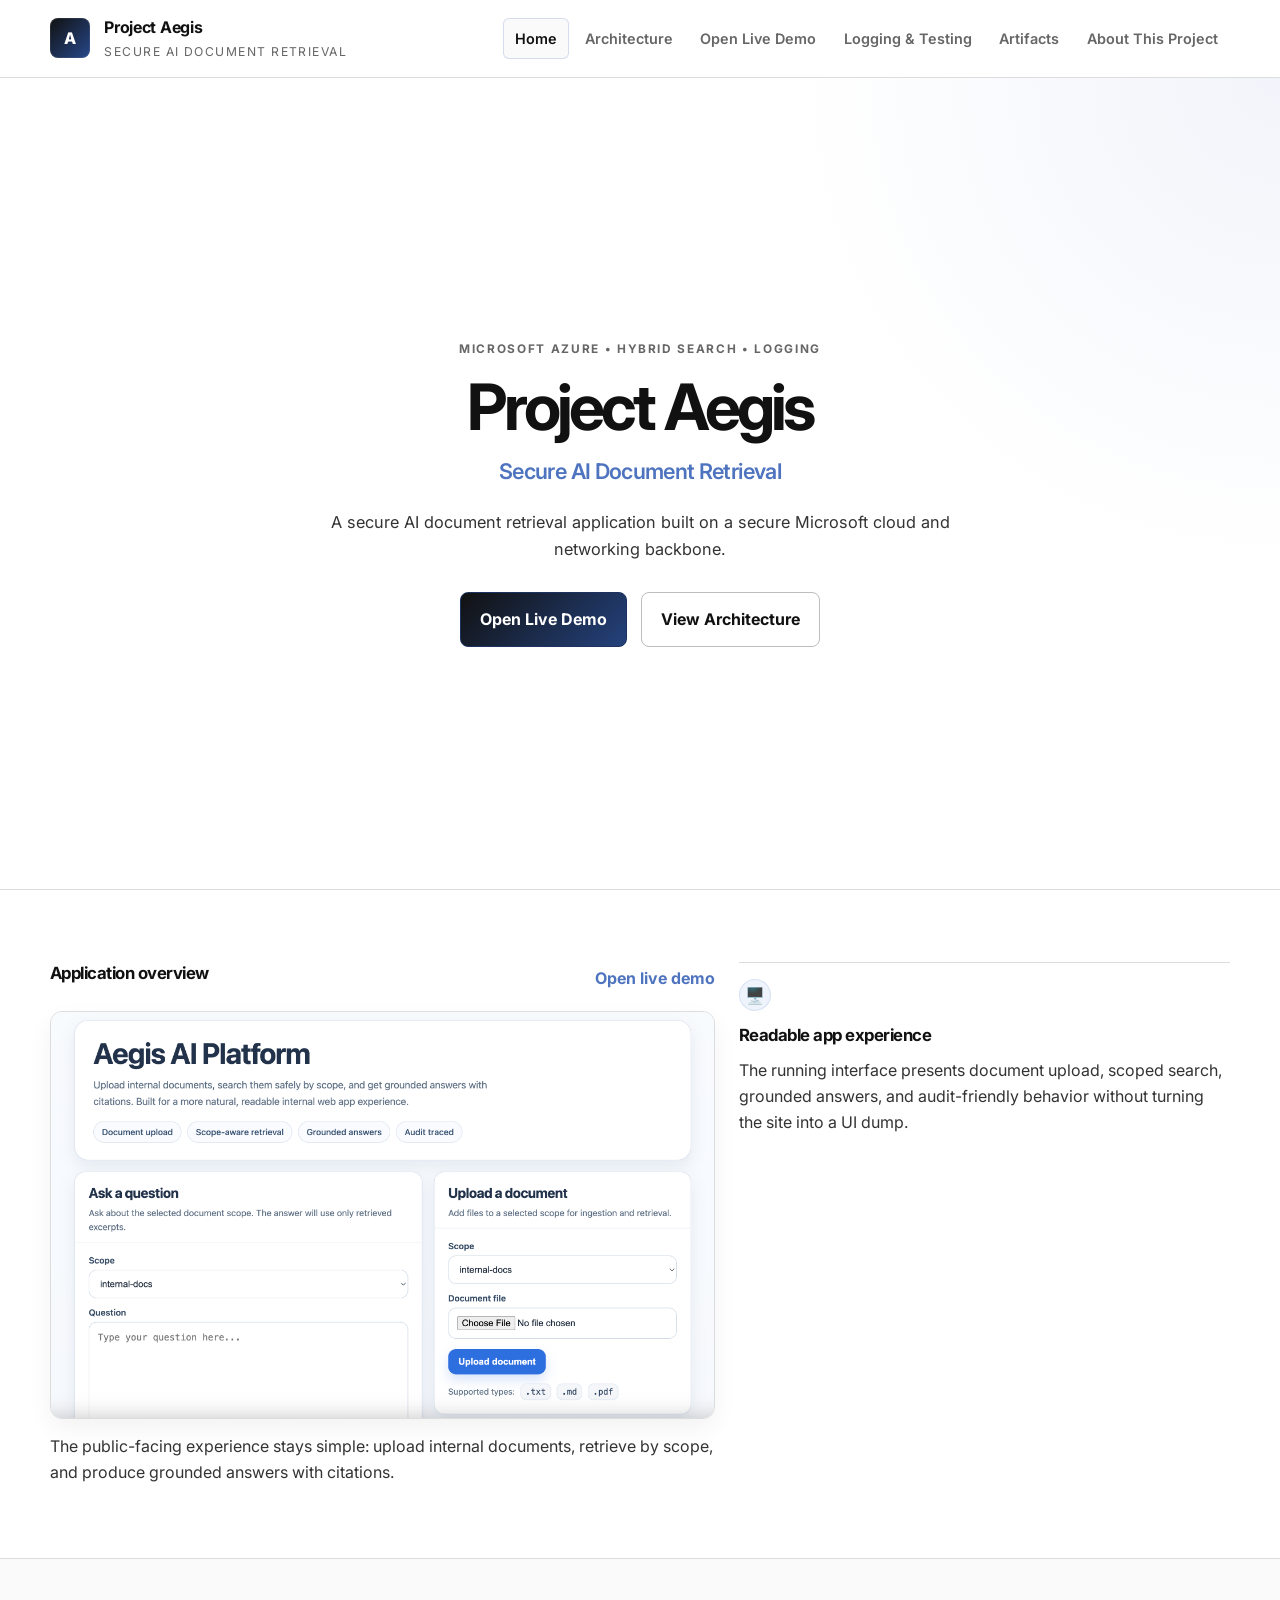
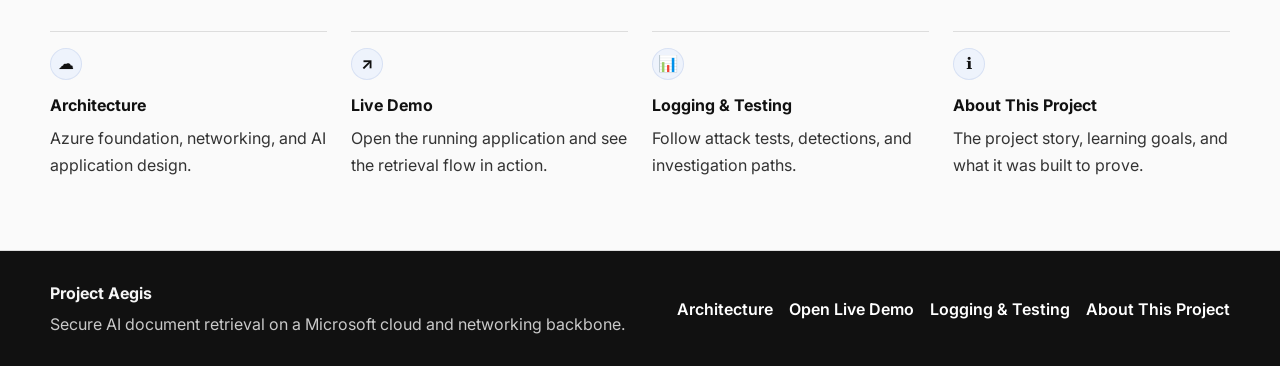
==== commit 4f8c5756: "Refine architecture structure and app visuals" ====
--- a/index.html
+++ b/index.html
@@ -28,7 +28,7 @@
       <nav class="site-nav" aria-label="Primary">
         <a class="is-active" href="index.html">Home</a>
         <a href="architecture.html">Architecture</a>
-        <a href="app.html">Live Demo</a>
+        <a href="https://app-aegis-aiplatform-hfcscvfke4hwd0gk.eastus-01.azurewebsites.net/" target="_blank" rel="noopener">Open Live Demo</a>
         <a href="logging.html">Logging &amp; Testing</a>
         <a href="artifacts.html">Artifacts</a>
         <a href="about.html">About This Project</a>
@@ -50,6 +50,26 @@
       </div>
     </section>
 
+    <section class="section">
+      <div class="container">
+        <div class="feature-media-grid">
+          <article class="panel panel-visual media-panel">
+            <div class="panel-head">
+              <h3>Application overview</h3>
+              <a href="https://app-aegis-aiplatform-hfcscvfke4hwd0gk.eastus-01.azurewebsites.net/" target="_blank" rel="noopener">Open live demo</a>
+            </div>
+            <img class="content-image" src="SupportingDocs/AppPictures/app-overview.png" alt="Project Aegis application interface showing upload, scoped retrieval, and grounded answer workflow." />
+            <p class="media-caption">The public-facing experience stays simple: upload internal documents, retrieve by scope, and produce grounded answers with citations.</p>
+          </article>
+          <article class="feature-card icon-feature">
+            <span class="section-icon" aria-hidden="true">🖥️</span>
+            <h3>Readable app experience</h3>
+            <p>The running interface presents document upload, scoped search, grounded answers, and audit-friendly behavior without turning the site into a UI dump.</p>
+          </article>
+        </div>
+      </div>
+    </section>
+
     <section class="section section-subtle">
       <div class="container">
         <div class="quick-nav-grid">
@@ -58,10 +78,10 @@
             <strong>Architecture</strong>
             <span>Azure foundation, networking, and AI application design.</span>
           </a>
-          <a class="nav-tile" href="app.html">
+          <a class="nav-tile" href="https://app-aegis-aiplatform-hfcscvfke4hwd0gk.eastus-01.azurewebsites.net/" target="_blank" rel="noopener">
             <span class="tile-icon" aria-hidden="true">↗</span>
             <strong>Live Demo</strong>
-            <span>Try the running application and see the retrieval flow.</span>
+            <span>Open the running application and see the retrieval flow in action.</span>
           </a>
           <a class="nav-tile" href="logging.html">
             <span class="tile-icon" aria-hidden="true">📊</span>
@@ -86,7 +106,7 @@
       </div>
       <div class="footer-links">
         <a href="architecture.html">Architecture</a>
-        <a href="app.html">Live Demo</a>
+        <a href="https://app-aegis-aiplatform-hfcscvfke4hwd0gk.eastus-01.azurewebsites.net/" target="_blank" rel="noopener">Open Live Demo</a>
         <a href="logging.html">Logging &amp; Testing</a>
         <a href="about.html">About This Project</a>
       </div>
--- a/styles.css
+++ b/styles.css
@@ -387,12 +387,32 @@
   font-size: 0.85rem;
 }
 .detailed-timeline { gap: 1.2rem; }
-.image-placeholder {
+.feature-media-grid {
+  display: grid;
+  grid-template-columns: minmax(0, 1.15fr) minmax(280px, 0.85fr);
+  gap: 1.5rem;
+  align-items: start;
+}
+.media-panel {
+  border-top-color: rgba(79, 116, 191, 0.22);
+}
+.content-image {
+  width: 100%;
+  border-radius: 12px;
+  border: 1px solid var(--border);
+  background: #ffffff;
+  box-shadow: var(--shadow-soft);
+}
+.media-caption,
+.supporting-figure figcaption {
   margin-top: 0.85rem;
-  padding: 0.85rem 1rem;
-  border: 1px dashed rgba(79, 116, 191, 0.4);
-  color: var(--text-muted);
-  background: rgba(79, 116, 191, 0.04);
+  color: var(--text-soft);
+}
+.supporting-figure {
+  margin: 0.95rem 0 0;
+}
+.supporting-figure .content-image {
+  box-shadow: none;
 }
 .inline-code-card { margin-top: 0.85rem; }
 .callout-inline {
@@ -471,6 +491,7 @@
 @media (max-width: 900px) {
   .hero-layout,
   .architecture-layout,
+  .feature-media-grid,
   .feature-grid.two,
   .risk-grid,
   .artifact-grid,
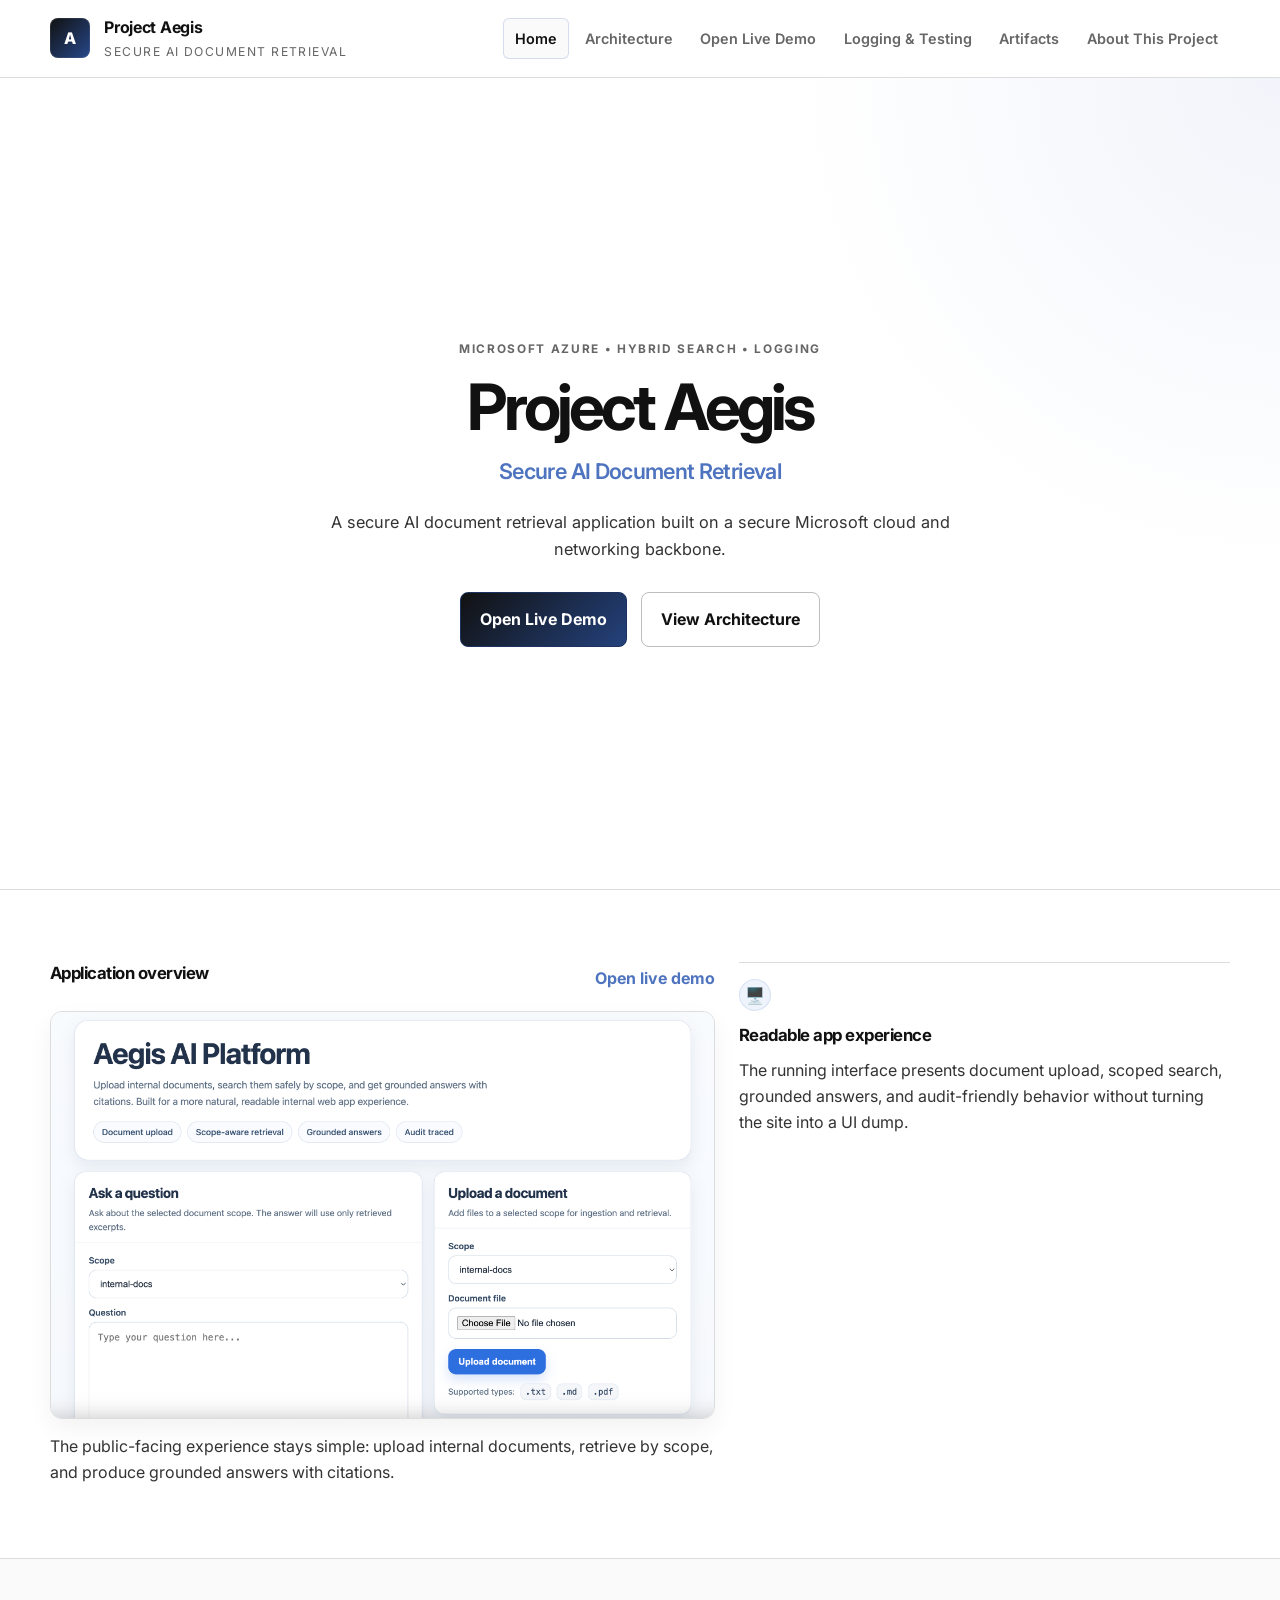
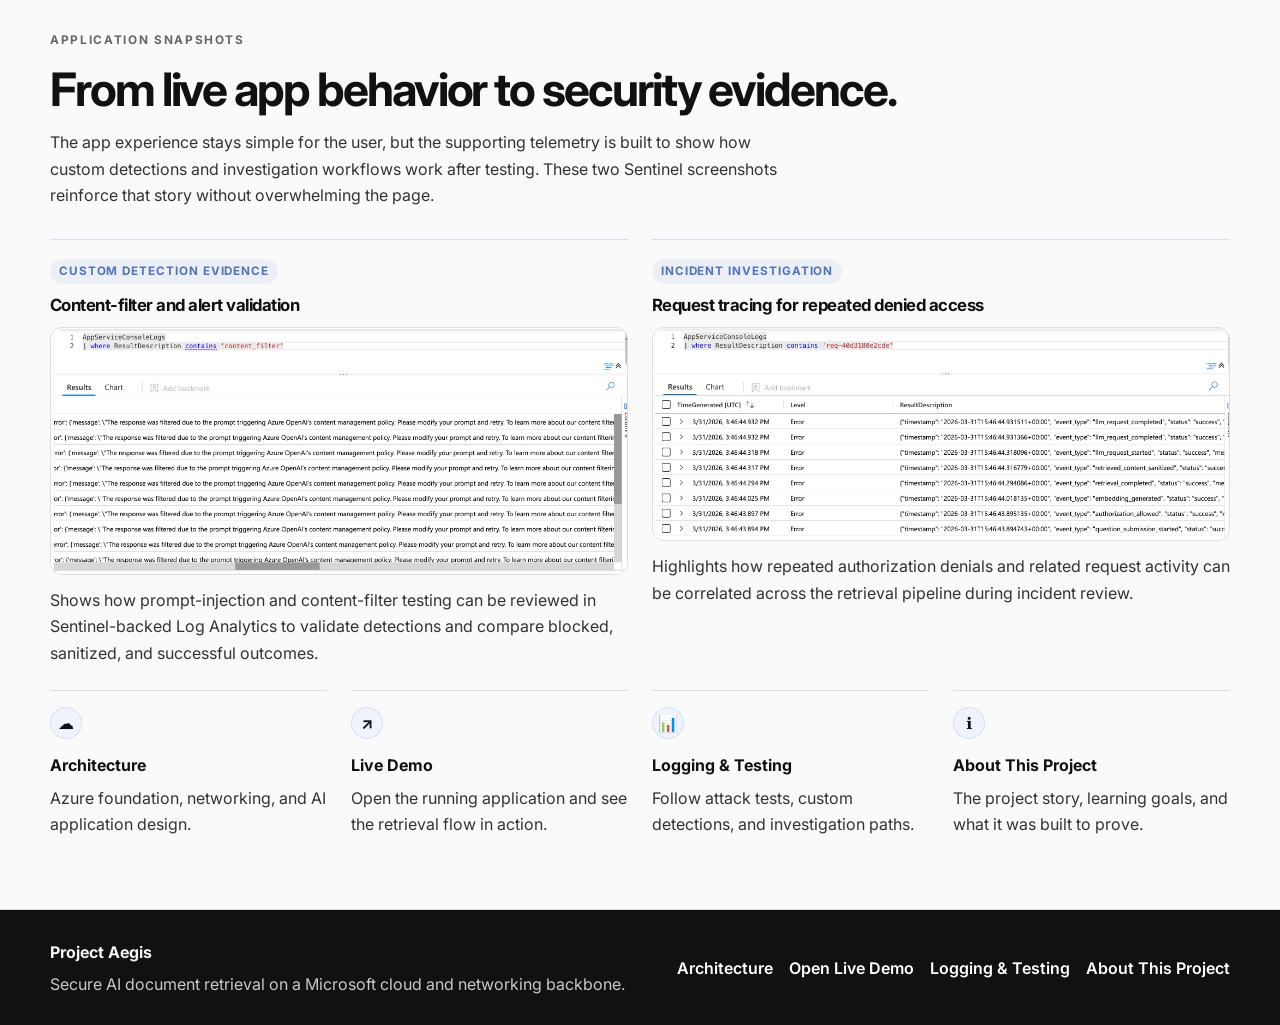
==== commit 03b5b937: "Show Sentinel detection evidence on site" ====
--- a/index.html
+++ b/index.html
@@ -72,7 +72,28 @@
 
     <section class="section section-subtle">
       <div class="container">
-        <div class="quick-nav-grid">
+        <div class="section-heading narrow">
+          <p class="eyebrow">Application snapshots</p>
+          <h2>From live app behavior to security evidence.</h2>
+          <p>The app experience stays simple for the user, but the supporting telemetry is built to show how custom detections and investigation workflows work after testing. These two Sentinel screenshots reinforce that story without overwhelming the page.</p>
+        </div>
+
+        <div class="feature-grid two simple-columns sentinel-evidence-grid compact-evidence-grid">
+          <article class="feature-card evidence-card compact-evidence-card">
+            <span class="screenshot-kicker">Custom detection evidence</span>
+            <h3>Content-filter and alert validation</h3>
+            <img class="content-image" src="SupportingDocs/AppPictures/log-content-filter-query.png" alt="Sentinel-linked Log Analytics results showing Project Aegis content filter and related application events." />
+            <p>Shows how prompt-injection and content-filter testing can be reviewed in Sentinel-backed Log Analytics to validate detections and compare blocked, sanitized, and successful outcomes.</p>
+          </article>
+          <article class="feature-card evidence-card compact-evidence-card">
+            <span class="screenshot-kicker">Incident investigation</span>
+            <h3>Request tracing for repeated denied access</h3>
+            <img class="content-image" src="SupportingDocs/AppPictures/log-request-trace-query.png" alt="Sentinel-linked Log Analytics results tracing a Project Aegis request across multiple application stages." />
+            <p>Highlights how repeated authorization denials and related request activity can be correlated across the retrieval pipeline during incident review.</p>
+          </article>
+        </div>
+
+        <div class="quick-nav-grid spaced-top">
           <a class="nav-tile" href="architecture.html">
             <span class="tile-icon" aria-hidden="true">☁️</span>
             <strong>Architecture</strong>
@@ -86,7 +107,7 @@
           <a class="nav-tile" href="logging.html">
             <span class="tile-icon" aria-hidden="true">📊</span>
             <strong>Logging &amp; Testing</strong>
-            <span>Follow attack tests, detections, and investigation paths.</span>
+            <span>Follow attack tests, custom detections, and investigation paths.</span>
           </a>
           <a class="nav-tile" href="about.html">
             <span class="tile-icon" aria-hidden="true">ℹ️</span>
--- a/styles.css
+++ b/styles.css
@@ -403,6 +403,14 @@
   background: #ffffff;
   box-shadow: var(--shadow-soft);
 }
+.content-image-contained {
+  width: min(75%, 860px);
+  margin: 0 auto;
+}
+.app-use-image {
+  width: 24%;
+  max-width: 300px;
+}
 .media-caption,
 .supporting-figure figcaption {
   margin-top: 0.85rem;
@@ -411,8 +419,67 @@
 .supporting-figure {
   margin: 0.95rem 0 0;
 }
+.supporting-figure-grid {
+  display: grid;
+  grid-template-columns: repeat(2, minmax(0, 1fr));
+  gap: 1rem;
+  margin-top: 0.95rem;
+}
+.supporting-figure-compact {
+  max-width: 760px;
+}
+.supporting-figure-restrained {
+  max-width: 720px;
+}
+.sentinel-evidence-grid {
+  align-items: start;
+}
+.compact-evidence-grid {
+  margin-top: 1.25rem;
+}
+.evidence-card {
+  border-top-color: rgba(79, 116, 191, 0.2);
+}
+.evidence-card .content-image {
+  max-width: 92%;
+  margin: 0 auto;
+  box-shadow: none;
+}
+.compact-evidence-card .content-image {
+  max-width: 100%;
+}
+.evidence-card p {
+  margin-top: 0.75rem;
+}
+.evidence-card .clean-list {
+  margin-top: 0.8rem;
+}
 .supporting-figure .content-image {
   box-shadow: none;
+}
+.workflow-proof {
+  margin-top: 1rem;
+  max-width: 580px;
+}
+.workflow-proof .content-image {
+  max-width: 92%;
+  margin: 0 auto;
+  border-color: rgba(79, 116, 191, 0.16);
+}
+.auth-denied-proof {
+  max-width: 480px;
+}
+.screenshot-kicker {
+  display: inline-block;
+  margin-bottom: 0.6rem;
+  padding: 0.2rem 0.55rem;
+  border-radius: 999px;
+  background: rgba(79, 116, 191, 0.08);
+  color: var(--accent-line);
+  font-size: 0.73rem;
+  font-weight: 700;
+  letter-spacing: 0.08em;
+  text-transform: uppercase;
 }
 .inline-code-card { margin-top: 0.85rem; }
 .callout-inline {
@@ -500,7 +567,8 @@
   .flow-grid-four,
   .quick-grid,
   .simple-columns,
-  .quick-nav-grid {
+  .quick-nav-grid,
+  .supporting-figure-grid {
     grid-template-columns: 1fr;
   }
 
@@ -527,6 +595,7 @@
   .hero-points, .hero-actions, .timeline-item, .summary-list-rich li, .icon-card { grid-template-columns: 1fr; }
   .button { width: 100%; }
   .timeline-item { gap: 0.85rem; }
+  .app-use-image { width: 100%; }
   .site-nav a {
     padding-left: 0;
     padding-right: 0;
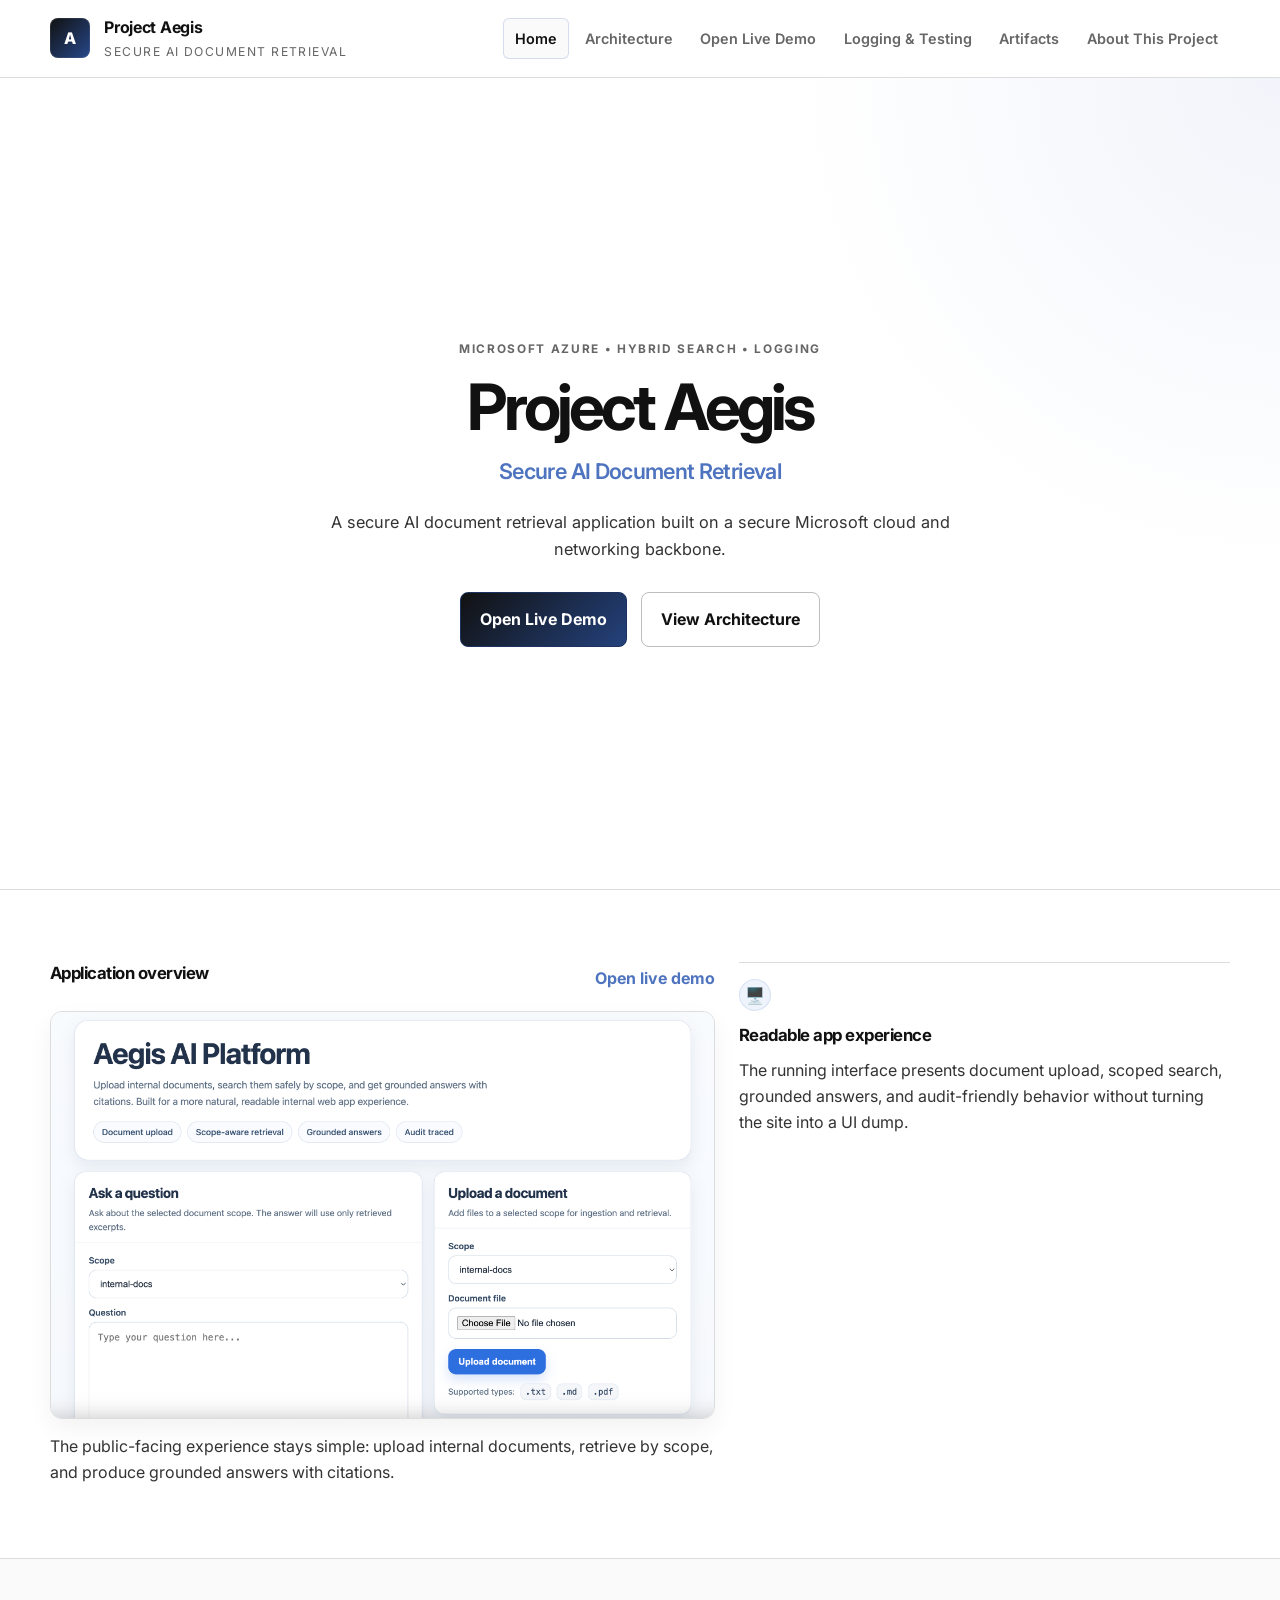
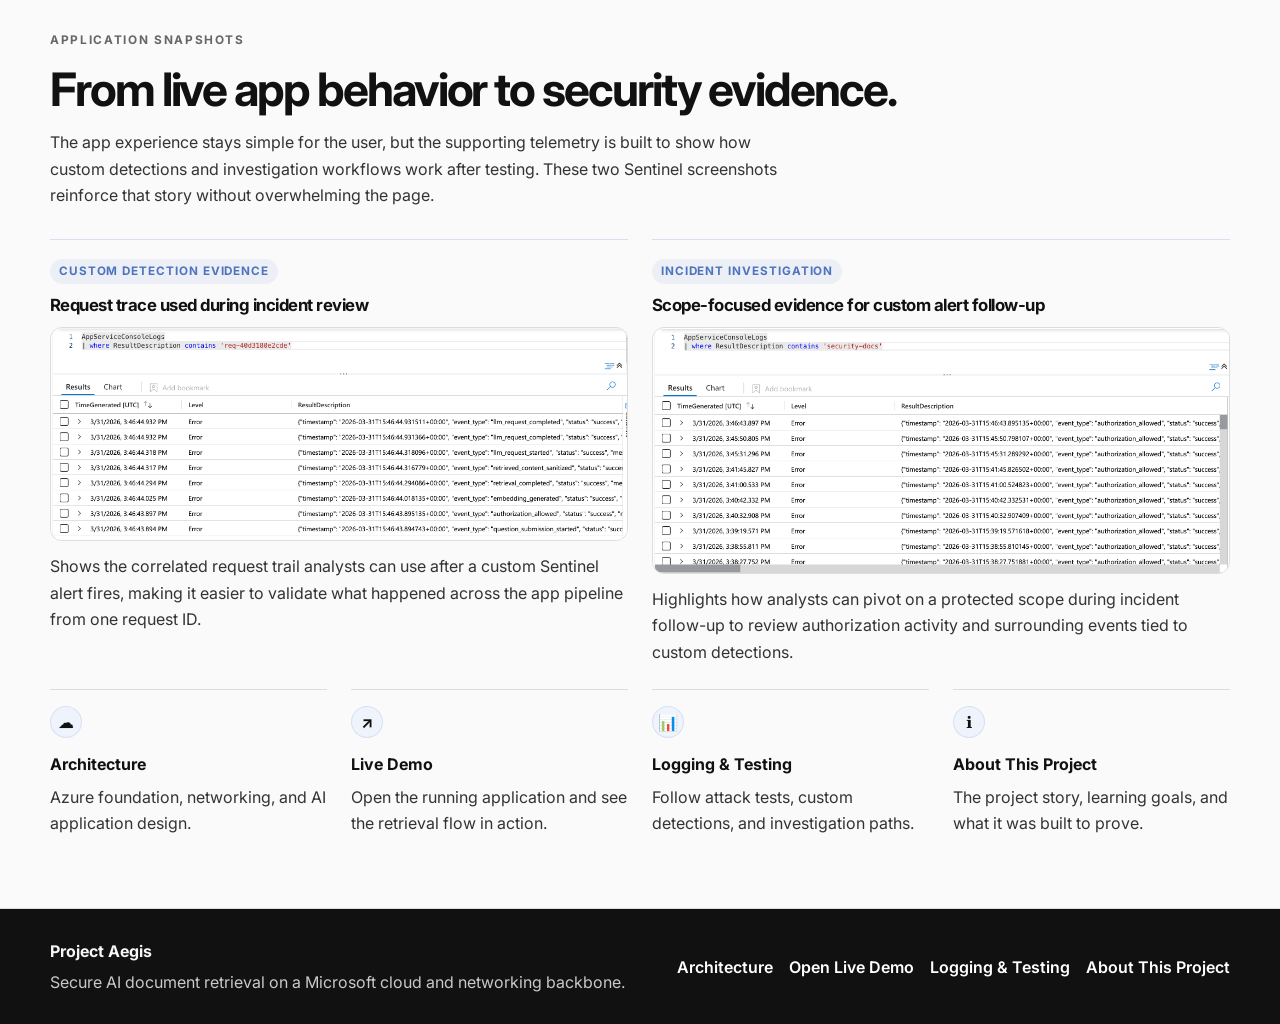
==== commit a0025f56: "Incorporate extracted Sentinel incident screenshots" ====
--- a/index.html
+++ b/index.html
@@ -81,15 +81,15 @@
         <div class="feature-grid two simple-columns sentinel-evidence-grid compact-evidence-grid">
           <article class="feature-card evidence-card compact-evidence-card">
             <span class="screenshot-kicker">Custom detection evidence</span>
-            <h3>Content-filter and alert validation</h3>
-            <img class="content-image" src="SupportingDocs/AppPictures/log-content-filter-query.png" alt="Sentinel-linked Log Analytics results showing Project Aegis content filter and related application events." />
-            <p>Shows how prompt-injection and content-filter testing can be reviewed in Sentinel-backed Log Analytics to validate detections and compare blocked, sanitized, and successful outcomes.</p>
+            <h3>Request trace used during incident review</h3>
+            <img class="content-image" src="SupportingDocs/AppPictures/log-request-id-trace-query.png" alt="Sentinel-linked Log Analytics results tracing a Project Aegis request across authorization, retrieval, sanitization, and model stages." />
+            <p>Shows the correlated request trail analysts can use after a custom Sentinel alert fires, making it easier to validate what happened across the app pipeline from one request ID.</p>
           </article>
           <article class="feature-card evidence-card compact-evidence-card">
             <span class="screenshot-kicker">Incident investigation</span>
-            <h3>Request tracing for repeated denied access</h3>
-            <img class="content-image" src="SupportingDocs/AppPictures/log-request-trace-query.png" alt="Sentinel-linked Log Analytics results tracing a Project Aegis request across multiple application stages." />
-            <p>Highlights how repeated authorization denials and related request activity can be correlated across the retrieval pipeline during incident review.</p>
+            <h3>Scope-focused evidence for custom alert follow-up</h3>
+            <img class="content-image" src="SupportingDocs/AppPictures/log-security-docs-scope-query.png" alt="Sentinel-linked Log Analytics results showing Project Aegis events filtered around a protected document scope." />
+            <p>Highlights how analysts can pivot on a protected scope during incident follow-up to review authorization activity and surrounding events tied to custom detections.</p>
           </article>
         </div>
 
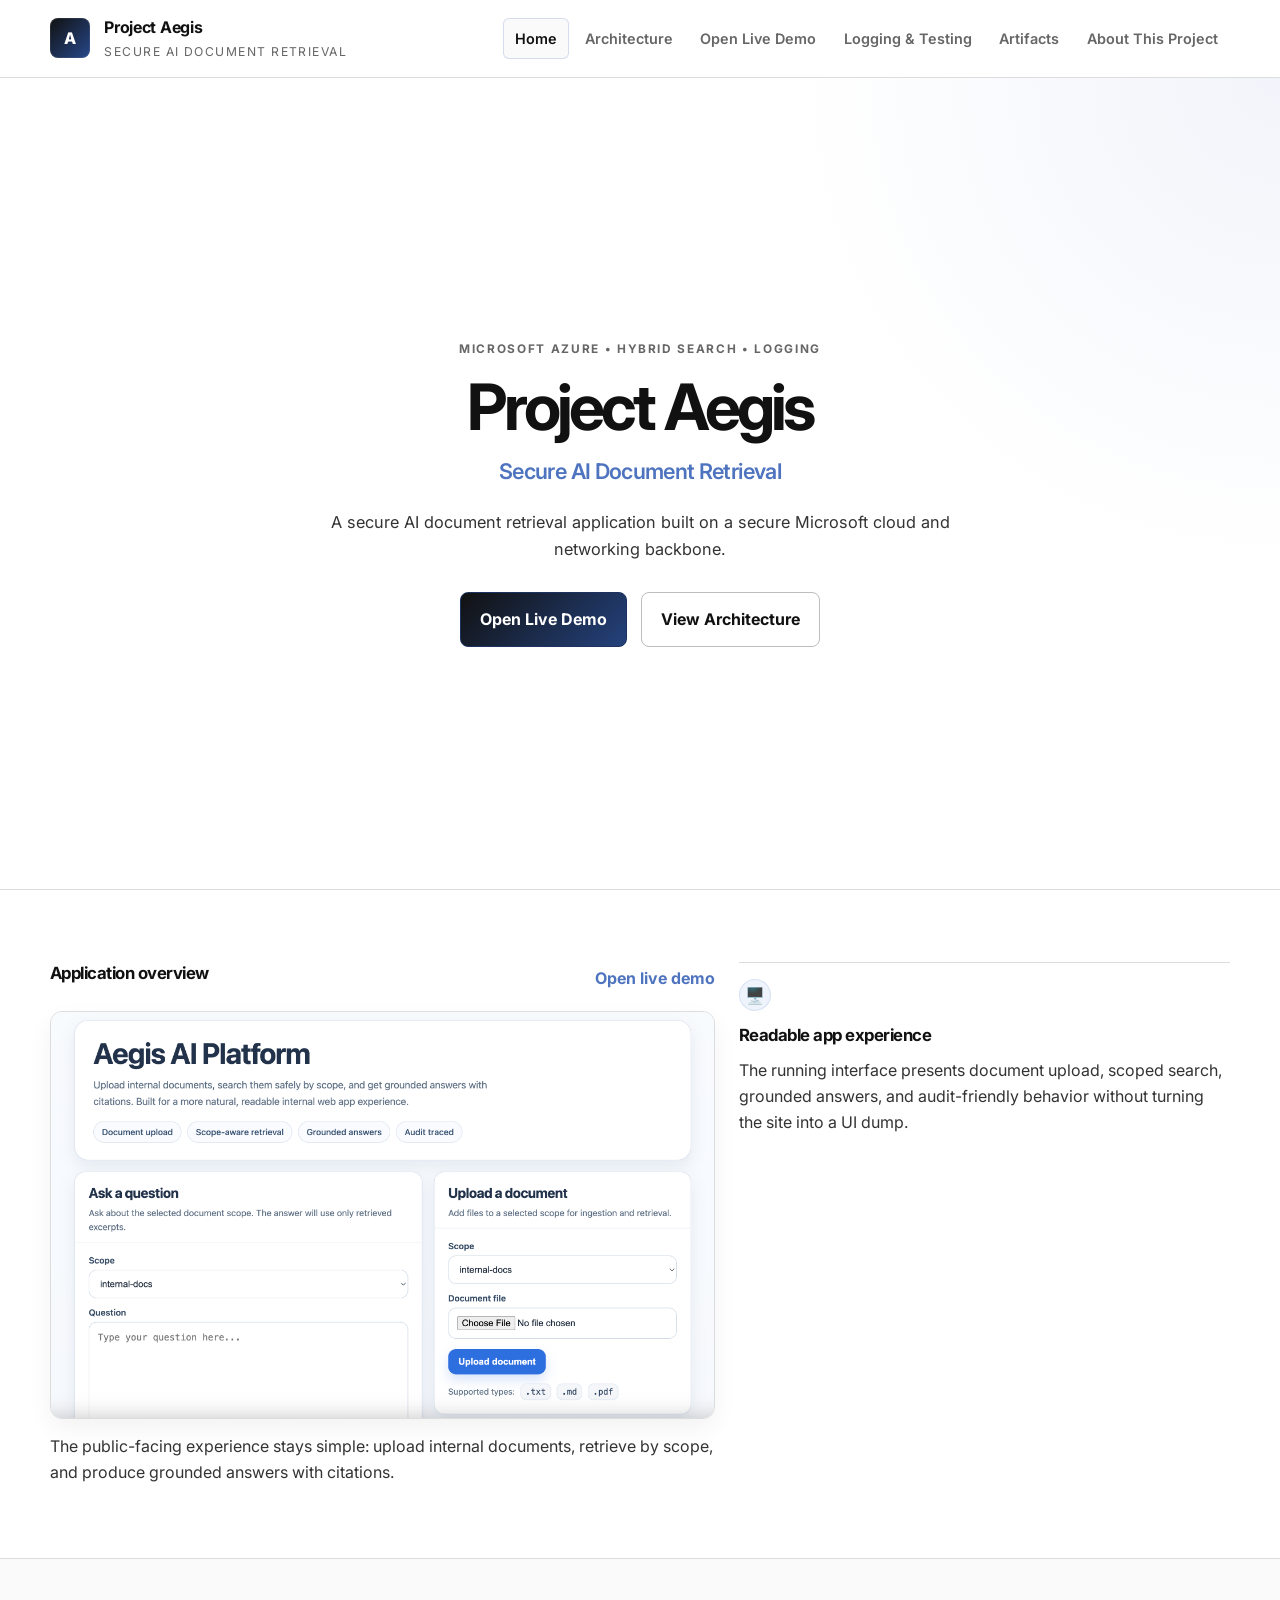
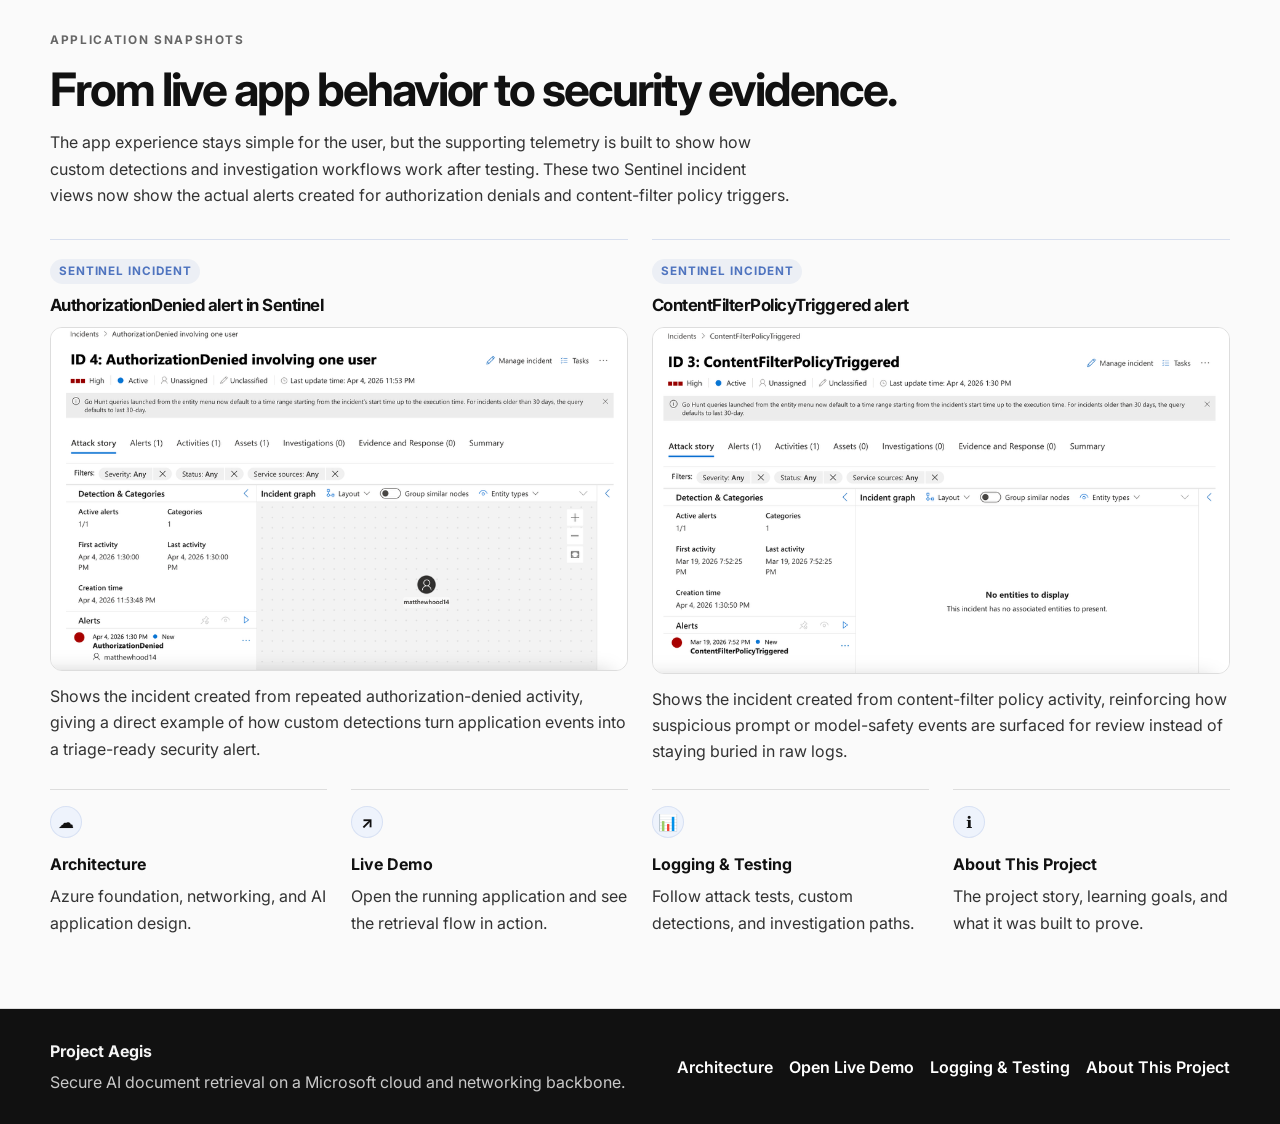
==== commit e17bcea2: "Show Sentinel incident alert screenshots" ====
--- a/index.html
+++ b/index.html
@@ -75,21 +75,21 @@
         <div class="section-heading narrow">
           <p class="eyebrow">Application snapshots</p>
           <h2>From live app behavior to security evidence.</h2>
-          <p>The app experience stays simple for the user, but the supporting telemetry is built to show how custom detections and investigation workflows work after testing. These two Sentinel screenshots reinforce that story without overwhelming the page.</p>
+          <p>The app experience stays simple for the user, but the supporting telemetry is built to show how custom detections and investigation workflows work after testing. These two Sentinel incident views now show the actual alerts created for authorization denials and content-filter policy triggers.</p>
         </div>
 
         <div class="feature-grid two simple-columns sentinel-evidence-grid compact-evidence-grid">
           <article class="feature-card evidence-card compact-evidence-card">
-            <span class="screenshot-kicker">Custom detection evidence</span>
-            <h3>Request trace used during incident review</h3>
-            <img class="content-image" src="SupportingDocs/AppPictures/log-request-id-trace-query.png" alt="Sentinel-linked Log Analytics results tracing a Project Aegis request across authorization, retrieval, sanitization, and model stages." />
-            <p>Shows the correlated request trail analysts can use after a custom Sentinel alert fires, making it easier to validate what happened across the app pipeline from one request ID.</p>
+            <span class="screenshot-kicker">Sentinel incident</span>
+            <h3>AuthorizationDenied alert in Sentinel</h3>
+            <img class="content-image" src="SupportingDocs/AppPictures/AuthorizationDeniedAlert.png" alt="Microsoft Sentinel incident view for an AuthorizationDenied alert involving one user." />
+            <p>Shows the incident created from repeated authorization-denied activity, giving a direct example of how custom detections turn application events into a triage-ready security alert.</p>
           </article>
           <article class="feature-card evidence-card compact-evidence-card">
-            <span class="screenshot-kicker">Incident investigation</span>
-            <h3>Scope-focused evidence for custom alert follow-up</h3>
-            <img class="content-image" src="SupportingDocs/AppPictures/log-security-docs-scope-query.png" alt="Sentinel-linked Log Analytics results showing Project Aegis events filtered around a protected document scope." />
-            <p>Highlights how analysts can pivot on a protected scope during incident follow-up to review authorization activity and surrounding events tied to custom detections.</p>
+            <span class="screenshot-kicker">Sentinel incident</span>
+            <h3>ContentFilterPolicyTriggered alert</h3>
+            <img class="content-image" src="SupportingDocs/AppPictures/ContentFilterAlert.png" alt="Microsoft Sentinel incident view for a ContentFilterPolicyTriggered alert." />
+            <p>Shows the incident created from content-filter policy activity, reinforcing how suspicious prompt or model-safety events are surfaced for review instead of staying buried in raw logs.</p>
           </article>
         </div>
 
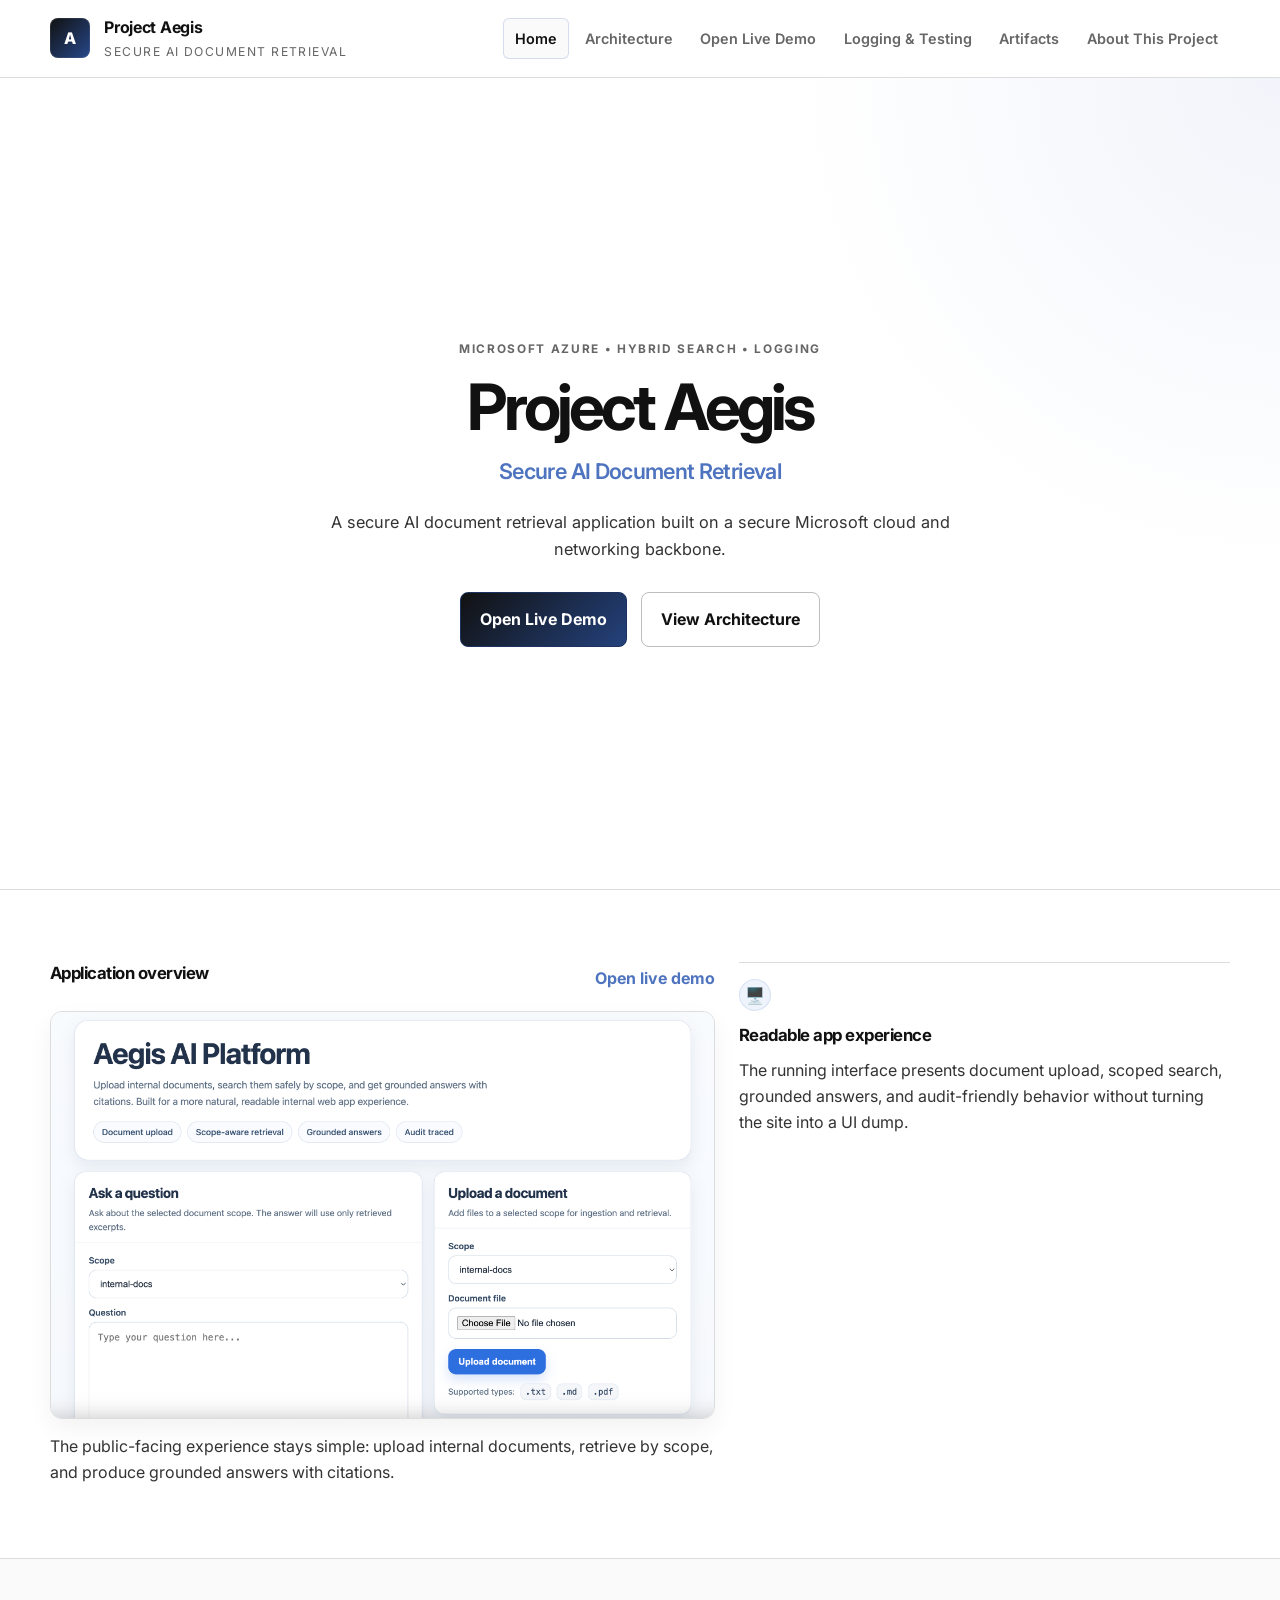
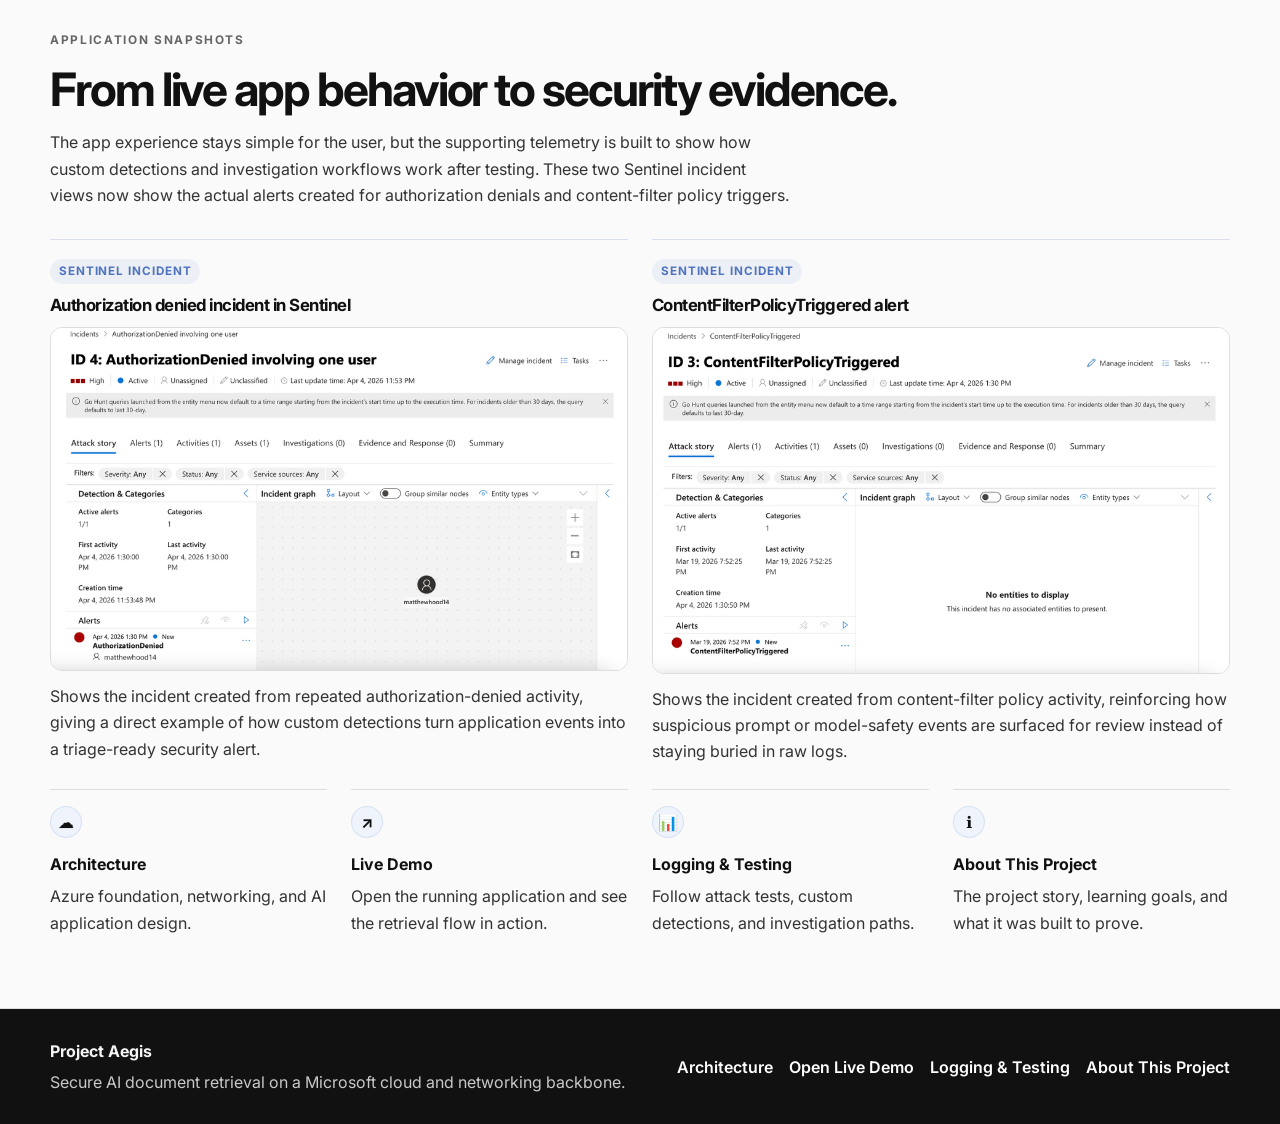
==== commit 4cdc17d7: "Polish site copy across project pages" ====
--- a/index.html
+++ b/index.html
@@ -81,7 +81,7 @@
         <div class="feature-grid two simple-columns sentinel-evidence-grid compact-evidence-grid">
           <article class="feature-card evidence-card compact-evidence-card">
             <span class="screenshot-kicker">Sentinel incident</span>
-            <h3>AuthorizationDenied alert in Sentinel</h3>
+            <h3>Authorization denied incident in Sentinel</h3>
             <img class="content-image" src="SupportingDocs/AppPictures/AuthorizationDeniedAlert.png" alt="Microsoft Sentinel incident view for an AuthorizationDenied alert involving one user." />
             <p>Shows the incident created from repeated authorization-denied activity, giving a direct example of how custom detections turn application events into a triage-ready security alert.</p>
           </article>
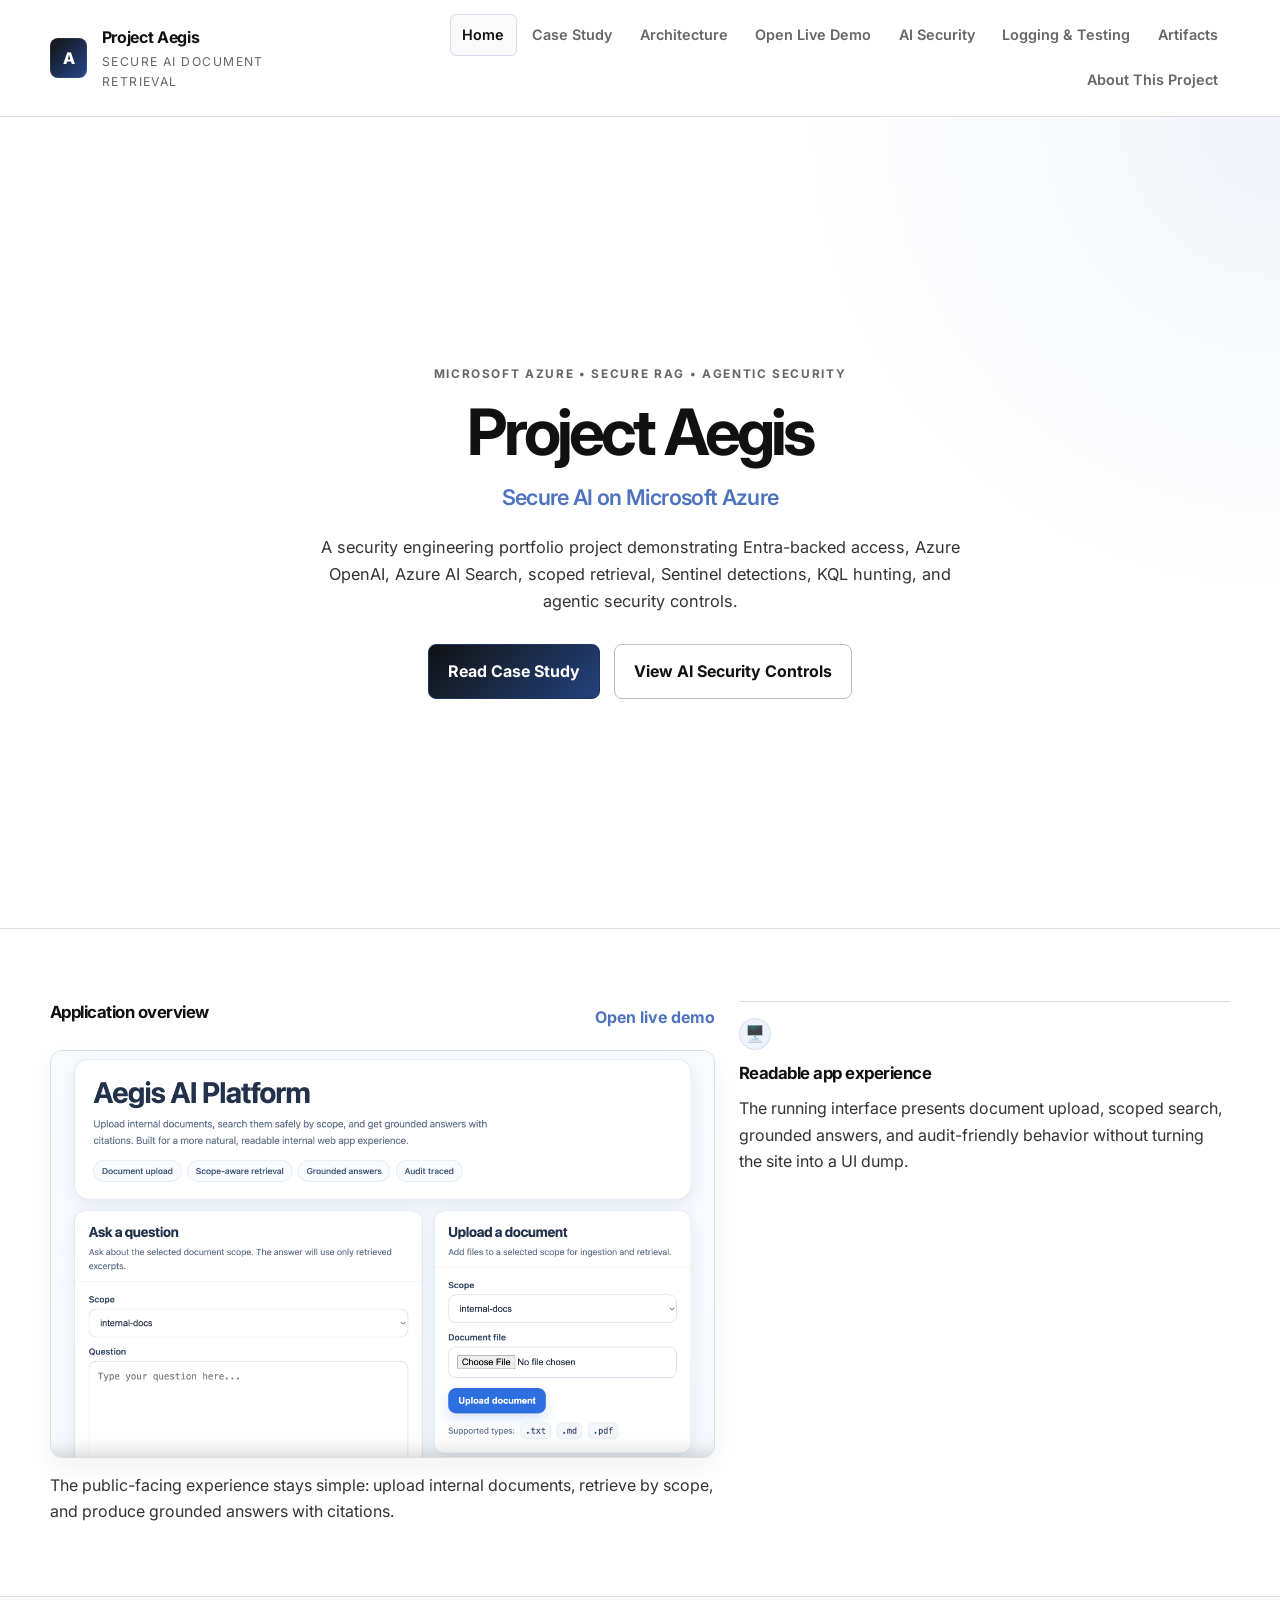
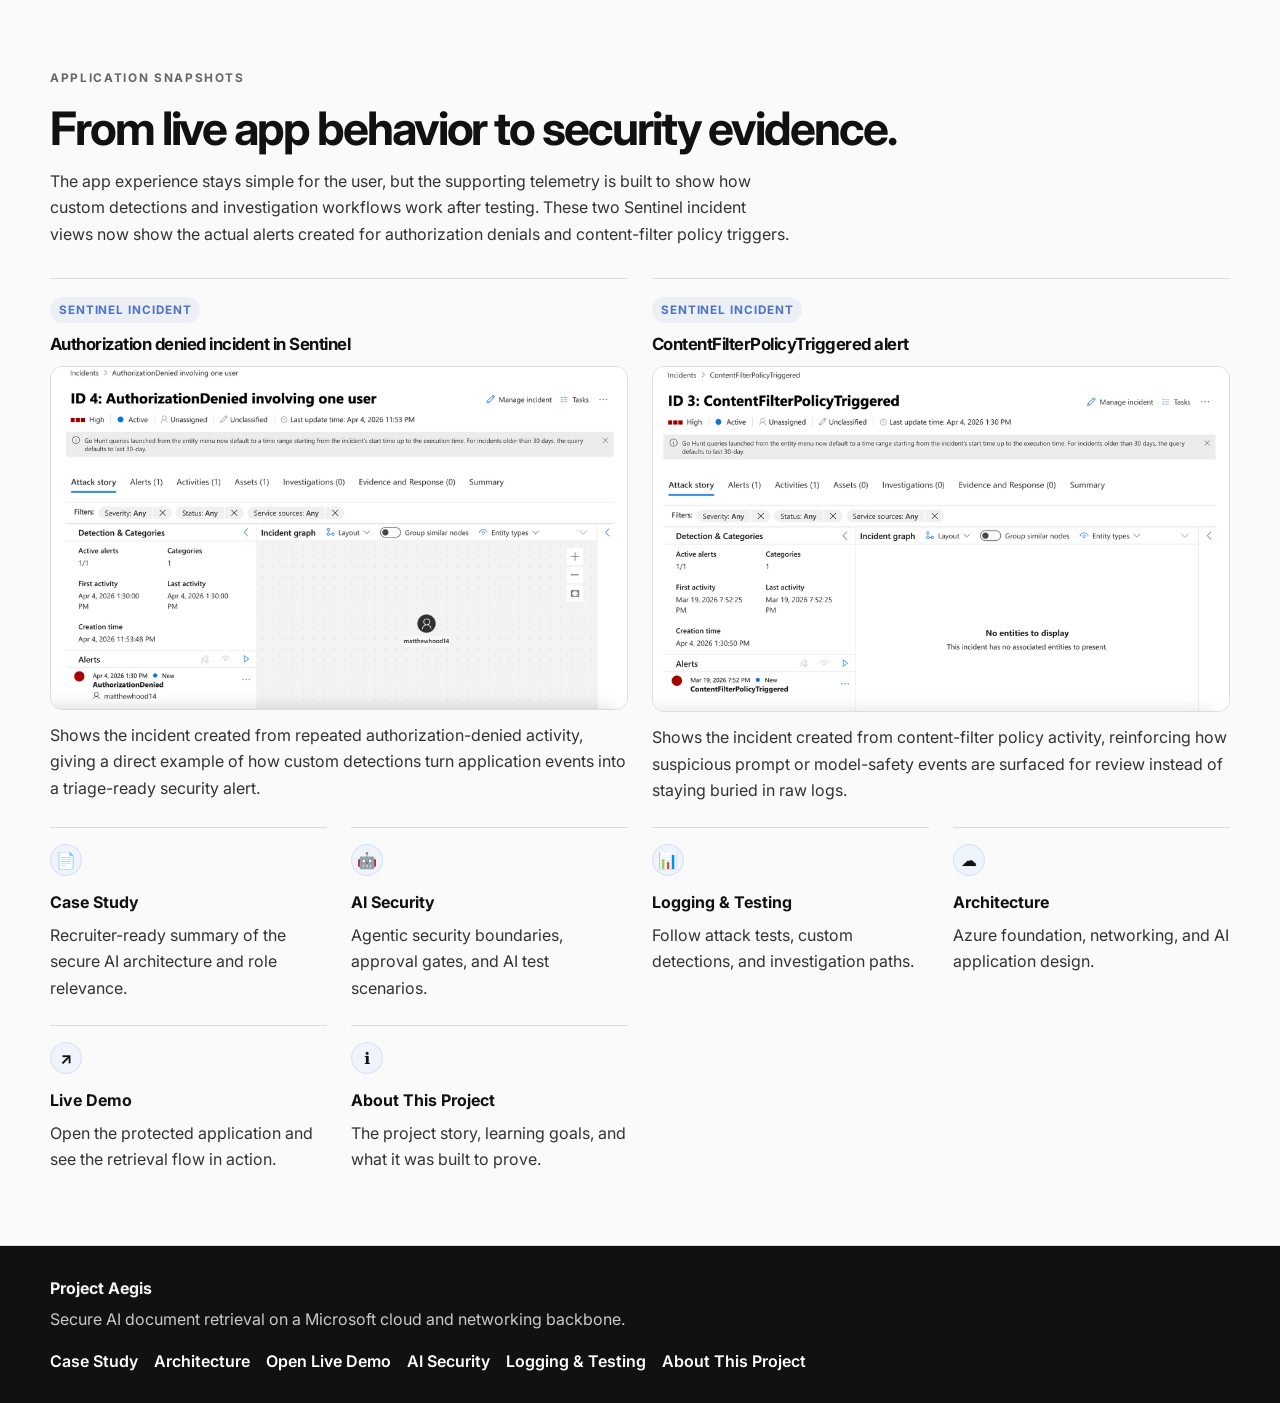
==== commit 6403c4d4: "docs: add secure AI and agentic security portfolio framing" ====
--- a/index.html
+++ b/index.html
@@ -3,10 +3,10 @@
 <head>
   <meta charset="UTF-8" />
   <meta name="viewport" content="width=device-width, initial-scale=1.0" />
-  <title>Project Aegis | Secure AI Document Retrieval</title>
-  <meta name="description" content="Project Aegis is a secure AI document retrieval application built on a secure Microsoft cloud and networking backbone." />
+  <title>Project Aegis | Secure AI on Microsoft Azure</title>
+  <meta name="description" content="Project Aegis is a secure AI document retrieval and agentic security portfolio project built on Microsoft Azure." />
   <meta property="og:title" content="Project Aegis | Secure AI Document Retrieval" />
-  <meta property="og:description" content="A restrained project site for a secure Microsoft-cloud document retrieval application with deeper architecture, logging, and implementation detail." />
+  <meta property="og:description" content="A recruiter-friendly case study for secure AI on Microsoft Azure, including Entra-backed access, Azure OpenAI, Azure AI Search, Sentinel detections, and agentic security controls." />
   <meta property="og:type" content="website" />
   <meta name="theme-color" content="#111111" />
   <link rel="preconnect" href="https://fonts.googleapis.com" />
@@ -27,8 +27,10 @@
       </a>
       <nav class="site-nav" aria-label="Primary">
         <a class="is-active" href="index.html">Home</a>
+        <a href="case-study.html">Case Study</a>
         <a href="architecture.html">Architecture</a>
         <a href="https://app-aegis-aiplatform-hfcscvfke4hwd0gk.eastus-01.azurewebsites.net/" target="_blank" rel="noopener">Open Live Demo</a>
+        <a href="ai-security.html">AI Security</a>
         <a href="logging.html">Logging &amp; Testing</a>
         <a href="artifacts.html">Artifacts</a>
         <a href="about.html">About This Project</a>
@@ -39,13 +41,13 @@
   <main>
     <section class="hero hero-home hero-home-minimal">
       <div class="container hero-center">
-        <p class="eyebrow">Microsoft Azure • Hybrid search • Logging</p>
+        <p class="eyebrow">Microsoft Azure • Secure RAG • Agentic security</p>
         <h1>Project Aegis</h1>
-        <p class="hero-subtitle">Secure AI Document Retrieval</p>
-        <p class="lead hero-lead-minimal">A secure AI document retrieval application built on a secure Microsoft cloud and networking backbone.</p>
+        <p class="hero-subtitle">Secure AI on Microsoft Azure</p>
+        <p class="lead hero-lead-minimal">A security engineering portfolio project demonstrating Entra-backed access, Azure OpenAI, Azure AI Search, scoped retrieval, Sentinel detections, KQL hunting, and agentic security controls.</p>
         <div class="hero-actions hero-actions-centered">
-          <a class="button button-primary" href="https://app-aegis-aiplatform-hfcscvfke4hwd0gk.eastus-01.azurewebsites.net/" target="_blank" rel="noopener">Open Live Demo</a>
-          <a class="button button-secondary" href="architecture.html">View Architecture</a>
+          <a class="button button-primary" href="case-study.html">Read Case Study</a>
+          <a class="button button-secondary" href="ai-security.html">View AI Security Controls</a>
         </div>
       </div>
     </section>
@@ -94,6 +96,21 @@
         </div>
 
         <div class="quick-nav-grid spaced-top">
+          <a class="nav-tile" href="case-study.html">
+            <span class="tile-icon" aria-hidden="true">📄</span>
+            <strong>Case Study</strong>
+            <span>Recruiter-ready summary of the secure AI architecture and role relevance.</span>
+          </a>
+          <a class="nav-tile" href="ai-security.html">
+            <span class="tile-icon" aria-hidden="true">🤖</span>
+            <strong>AI Security</strong>
+            <span>Agentic security boundaries, approval gates, and AI test scenarios.</span>
+          </a>
+          <a class="nav-tile" href="logging.html">
+            <span class="tile-icon" aria-hidden="true">📊</span>
+            <strong>Logging &amp; Testing</strong>
+            <span>Follow attack tests, custom detections, and investigation paths.</span>
+          </a>
           <a class="nav-tile" href="architecture.html">
             <span class="tile-icon" aria-hidden="true">☁️</span>
             <strong>Architecture</strong>
@@ -102,12 +119,7 @@
           <a class="nav-tile" href="https://app-aegis-aiplatform-hfcscvfke4hwd0gk.eastus-01.azurewebsites.net/" target="_blank" rel="noopener">
             <span class="tile-icon" aria-hidden="true">↗</span>
             <strong>Live Demo</strong>
-            <span>Open the running application and see the retrieval flow in action.</span>
-          </a>
-          <a class="nav-tile" href="logging.html">
-            <span class="tile-icon" aria-hidden="true">📊</span>
-            <strong>Logging &amp; Testing</strong>
-            <span>Follow attack tests, custom detections, and investigation paths.</span>
+            <span>Open the protected application and see the retrieval flow in action.</span>
           </a>
           <a class="nav-tile" href="about.html">
             <span class="tile-icon" aria-hidden="true">ℹ️</span>
@@ -126,14 +138,16 @@
         <p>Secure AI document retrieval on a Microsoft cloud and networking backbone.</p>
       </div>
       <div class="footer-links">
+        <a href="case-study.html">Case Study</a>
         <a href="architecture.html">Architecture</a>
         <a href="https://app-aegis-aiplatform-hfcscvfke4hwd0gk.eastus-01.azurewebsites.net/" target="_blank" rel="noopener">Open Live Demo</a>
+        <a href="ai-security.html">AI Security</a>
         <a href="logging.html">Logging &amp; Testing</a>
         <a href="about.html">About This Project</a>
       </div>
     </div>
   </footer>
 
-  <script src="script.js"></script>
+  <script src="script.js?v=secure-ai-2026-06"></script>
 </body>
 </html>
--- a/styles.css
+++ b/styles.css
@@ -408,8 +408,9 @@
   margin: 0 auto;
 }
 .app-use-image {
-  width: 24%;
-  max-width: 300px;
+  width: min(24%, 295px);
+  max-width: 295px;
+  margin: 0 auto;
 }
 .media-caption,
 .supporting-figure figcaption {
@@ -441,7 +442,7 @@
   border-top-color: rgba(79, 116, 191, 0.2);
 }
 .evidence-card .content-image {
-  max-width: 92%;
+  max-width: 84%;
   margin: 0 auto;
   box-shadow: none;
 }
@@ -462,9 +463,15 @@
   max-width: 580px;
 }
 .workflow-proof .content-image {
-  max-width: 92%;
+  max-width: 88%;
   margin: 0 auto;
   border-color: rgba(79, 116, 191, 0.16);
+}
+.workflow-proof-query {
+  max-width: 720px;
+}
+.workflow-proof-query .content-image {
+  max-width: 100%;
 }
 .auth-denied-proof {
   max-width: 480px;
@@ -595,7 +602,10 @@
   .hero-points, .hero-actions, .timeline-item, .summary-list-rich li, .icon-card { grid-template-columns: 1fr; }
   .button { width: 100%; }
   .timeline-item { gap: 0.85rem; }
-  .app-use-image { width: 100%; }
+  .app-use-image {
+    width: min(33%, 240px);
+    max-width: 240px;
+  }
   .site-nav a {
     padding-left: 0;
     padding-right: 0;
